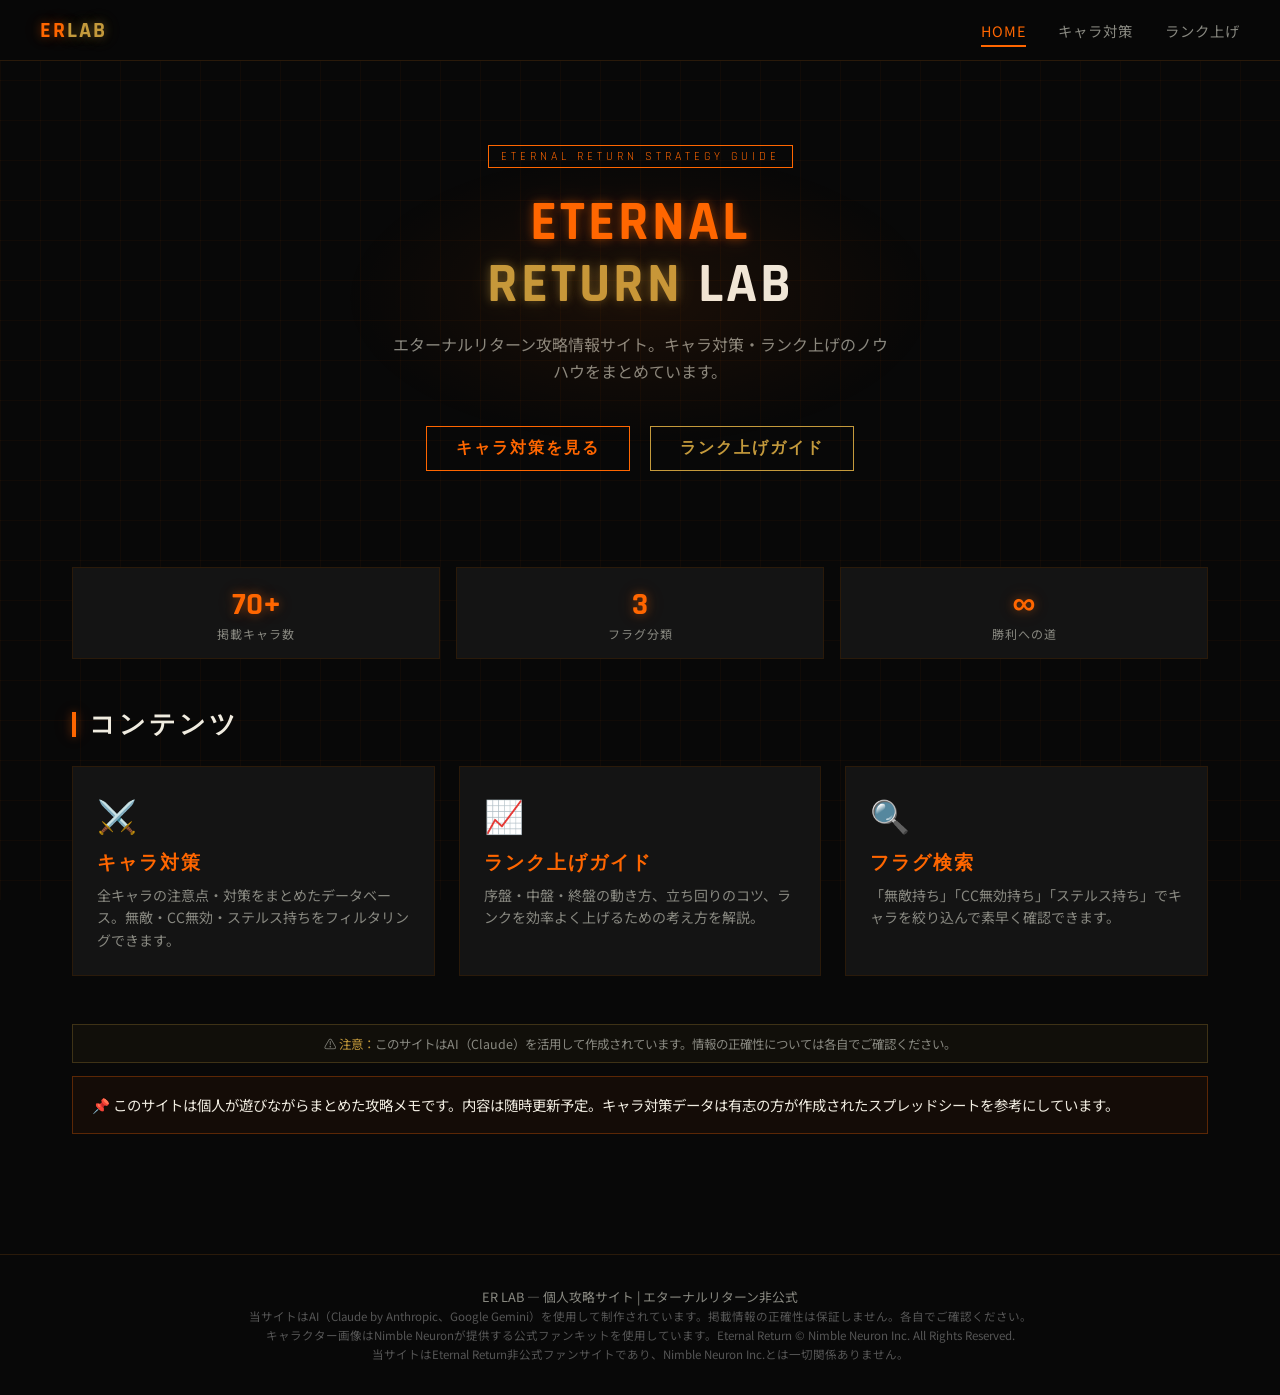
==== index.html @ a27594ed "Initial commit: ERラボ プロジェクト初期状態" ====
<!DOCTYPE html>
<html lang="ja">
<head>
  <meta charset="UTF-8">
  <meta name="viewport" content="width=device-width, initial-scale=1.0">
  <title>ER LAB — エターナルリターン攻略</title>
  <link rel="preconnect" href="https://fonts.googleapis.com">
  <link rel="preconnect" href="https://fonts.gstatic.com" crossorigin>
  <link href="https://fonts.googleapis.com/css2?family=Rajdhani:wght@400;600;700&family=Noto+Sans+JP:wght@400;700&display=swap" rel="stylesheet">
  <link rel="stylesheet" href="css/style.css">
</head>
<body>

<nav>
  <div class="nav-inner">
    <a href="index.html" class="nav-logo">ER<span>LAB</span></a>
    <ul class="nav-links">
      <li><a href="index.html" class="active">HOME</a></li>
      <li><a href="characters.html">キャラ対策</a></li>
      <li><a href="rank-guide.html">ランク上げ</a></li>
    </ul>
  </div>
</nav>

<div class="hero">
  <div class="hero-tag">ETERNAL RETURN STRATEGY GUIDE</div>
  <h1>
    <span class="main">ETERNAL</span><br>
    <span class="gold">RETURN</span> LAB
  </h1>
  <p>エターナルリターン攻略情報サイト。キャラ対策・ランク上げのノウハウをまとめています。</p>
  <a href="characters.html" class="btn btn-primary">キャラ対策を見る</a>
  <a href="rank-guide.html" class="btn btn-secondary">ランク上げガイド</a>
</div>

<main>
  <div class="stats-row">
    <div class="stat-box">
      <div class="stat-num">70+</div>
      <div class="stat-label">掲載キャラ数</div>
    </div>
    <div class="stat-box">
      <div class="stat-num">3</div>
      <div class="stat-label">フラグ分類</div>
    </div>
    <div class="stat-box">
      <div class="stat-num">∞</div>
      <div class="stat-label">勝利への道</div>
    </div>
  </div>

  <h2 class="section-title">コンテンツ</h2>
  <div class="cards-grid">
    <a href="characters.html" class="card">
      <div class="card-icon">⚔️</div>
      <h3>キャラ対策</h3>
      <p>全キャラの注意点・対策をまとめたデータベース。無敵・CC無効・ステルス持ちをフィルタリングできます。</p>
    </a>
    <a href="rank-guide.html" class="card">
      <div class="card-icon">📈</div>
      <h3>ランク上げガイド</h3>
      <p>序盤・中盤・終盤の動き方、立ち回りのコツ、ランクを効率よく上げるための考え方を解説。</p>
    </a>
    <a href="characters.html" class="card">
      <div class="card-icon">🔍</div>
      <h3>フラグ検索</h3>
      <p>「無敵持ち」「CC無効持ち」「ステルス持ち」でキャラを絞り込んで素早く確認できます。</p>
    </a>
  </div>

  <div class="ai-notice">
    ⚠️ <span>注意：</span>このサイトはAI（Claude）を活用して作成されています。情報の正確性については各自でご確認ください。
  </div>

  <div class="highlight-box">
    📌 このサイトは個人が遊びながらまとめた攻略メモです。内容は随時更新予定。キャラ対策データは有志の方が作成されたスプレッドシートを参考にしています。
  </div>
</main>

<footer>
  ER LAB — 個人攻略サイト | エターナルリターン非公式<br>
  <small style="font-size:0.72rem; color:#555;">
    当サイトはAI（Claude by Anthropic、Google Gemini）を使用して制作されています。掲載情報の正確性は保証しません。各自でご確認ください。<br>
    キャラクター画像はNimble Neuronが提供する公式ファンキットを使用しています。Eternal Return &copy; Nimble Neuron Inc. All Rights Reserved.<br>
    当サイトはEternal Return非公式ファンサイトであり、Nimble Neuron Inc.とは一切関係ありません。
  </small>
</footer>

</body>
</html>
---- css/style.css ----
:root {
  --bg-primary: #080808;
  --bg-secondary: #111111;
  --bg-card: #141414;
  --accent-main: #ff6600;
  --accent-red: #cc2200;
  --accent-gold: #c49a3c;
  --accent-orange: #ff8800;
  --text-primary: #f0ece0;
  --text-secondary: #888880;
  --border-color: #2a1a0a;
  --glow-main: 0 0 10px #ff660066, 0 0 20px #ff660033;
  --glow-red: 0 0 10px #cc220066, 0 0 20px #cc220033;
  --glow-gold: 0 0 10px #c49a3c66, 0 0 20px #c49a3c33;
}

* {
  margin: 0;
  padding: 0;
  box-sizing: border-box;
}

body {
  background-color: var(--bg-primary);
  color: var(--text-primary);
  font-family: 'Noto Sans JP', sans-serif;
  min-height: 100vh;
  overflow-x: hidden;
}

/* ===== BACKGROUND GRID ===== */
body::before {
  content: '';
  position: fixed;
  top: 0; left: 0;
  width: 100%; height: 100%;
  background-image:
    linear-gradient(rgba(255, 102, 0, 0.04) 1px, transparent 1px),
    linear-gradient(90deg, rgba(255, 102, 0, 0.04) 1px, transparent 1px);
  background-size: 40px 40px;
  pointer-events: none;
  z-index: 0;
}

/* ===== NAVBAR ===== */
nav {
  position: sticky;
  top: 0;
  z-index: 100;
  background: rgba(8, 8, 8, 0.97);
  border-bottom: 1px solid #2a1a0a;
  backdrop-filter: blur(10px);
  padding: 0 2rem;
}

.nav-inner {
  max-width: 1200px;
  margin: 0 auto;
  display: flex;
  align-items: center;
  justify-content: space-between;
  height: 60px;
}

.nav-logo {
  font-family: 'Rajdhani', sans-serif;
  font-size: 1.4rem;
  font-weight: 700;
  color: var(--accent-main);
  text-decoration: none;
  text-shadow: var(--glow-main);
  letter-spacing: 2px;
}

.nav-logo span {
  color: var(--accent-gold);
  text-shadow: var(--glow-gold);
}

.nav-links {
  display: flex;
  gap: 2rem;
  list-style: none;
}

.nav-links a {
  color: var(--text-secondary);
  text-decoration: none;
  font-size: 0.9rem;
  letter-spacing: 1px;
  padding: 4px 0;
  border-bottom: 2px solid transparent;
  transition: all 0.2s;
}

.nav-links a:hover,
.nav-links a.active {
  color: var(--accent-main);
  border-bottom-color: var(--accent-main);
}

/* ===== MAIN WRAPPER ===== */
main {
  position: relative;
  z-index: 1;
  max-width: 1200px;
  margin: 0 auto;
  padding: 2rem;
}

/* ===== HERO ===== */
.hero {
  text-align: center;
  padding: 5rem 2rem 4rem;
  position: relative;
}

.hero::before {
  content: '';
  position: absolute;
  top: 50%;
  left: 50%;
  transform: translate(-50%, -50%);
  width: 600px;
  height: 300px;
  background: radial-gradient(ellipse, rgba(255, 102, 0, 0.08) 0%, transparent 70%);
  pointer-events: none;
}

.hero-tag {
  display: inline-block;
  font-family: 'Rajdhani', sans-serif;
  font-size: 0.75rem;
  letter-spacing: 4px;
  color: var(--accent-main);
  border: 1px solid var(--accent-main);
  padding: 3px 12px;
  margin-bottom: 1.5rem;
  text-transform: uppercase;
}

.hero h1 {
  font-family: 'Rajdhani', sans-serif;
  font-size: clamp(2rem, 5vw, 3.5rem);
  font-weight: 700;
  line-height: 1.1;
  margin-bottom: 1rem;
  letter-spacing: 3px;
}

.hero h1 .main { color: var(--accent-main); text-shadow: var(--glow-main); }
.hero h1 .gold { color: var(--accent-gold); text-shadow: var(--glow-gold); }

.hero p {
  color: var(--text-secondary);
  font-size: 1rem;
  max-width: 500px;
  margin: 0 auto 2.5rem;
  line-height: 1.7;
}

/* ===== BUTTONS ===== */
.btn {
  display: inline-block;
  padding: 0.7rem 1.8rem;
  font-family: 'Rajdhani', sans-serif;
  font-size: 1rem;
  font-weight: 600;
  letter-spacing: 2px;
  text-decoration: none;
  text-transform: uppercase;
  transition: all 0.2s;
  cursor: pointer;
  border: none;
}

.btn-primary {
  background: transparent;
  color: var(--accent-main);
  border: 1px solid var(--accent-main);
}

.btn-primary:hover {
  background: rgba(255, 102, 0, 0.12);
  box-shadow: var(--glow-main);
}

.btn-secondary {
  background: transparent;
  color: var(--accent-gold);
  border: 1px solid var(--accent-gold);
  margin-left: 1rem;
}

.btn-secondary:hover {
  background: rgba(196, 154, 60, 0.12);
  box-shadow: var(--glow-gold);
}

/* ===== SECTION TITLE ===== */
.section-title {
  font-family: 'Rajdhani', sans-serif;
  font-size: 1.6rem;
  font-weight: 700;
  letter-spacing: 3px;
  color: var(--text-primary);
  margin-bottom: 1.5rem;
  display: flex;
  align-items: center;
  gap: 0.8rem;
}

.section-title::before {
  content: '';
  display: block;
  width: 4px;
  height: 1.6rem;
  background: var(--accent-main);
  box-shadow: var(--glow-main);
}

/* ===== CARDS (Index) ===== */
.cards-grid {
  display: grid;
  grid-template-columns: repeat(auto-fit, minmax(280px, 1fr));
  gap: 1.5rem;
  margin-bottom: 3rem;
}

.card {
  background: var(--bg-card);
  border: 1px solid var(--border-color);
  padding: 1.5rem;
  text-decoration: none;
  color: inherit;
  transition: all 0.2s;
  position: relative;
  overflow: hidden;
}

.card::before {
  content: '';
  position: absolute;
  top: 0; left: 0;
  width: 100%; height: 2px;
  background: linear-gradient(90deg, var(--accent-main), var(--accent-gold));
  transform: scaleX(0);
  transform-origin: left;
  transition: transform 0.3s;
}

.card:hover {
  border-color: var(--accent-main);
  background: rgba(255, 102, 0, 0.05);
}

.card:hover::before {
  transform: scaleX(1);
}

.card-icon {
  font-size: 2rem;
  margin-bottom: 0.8rem;
}

.card h3 {
  font-family: 'Rajdhani', sans-serif;
  font-size: 1.2rem;
  letter-spacing: 2px;
  color: var(--accent-main);
  margin-bottom: 0.5rem;
}

.card p {
  color: var(--text-secondary);
  font-size: 0.875rem;
  line-height: 1.6;
}

/* ===== CHARACTER PAGE ===== */
.page-header {
  padding: 2.5rem 0 2rem;
  border-bottom: 1px solid var(--border-color);
  margin-bottom: 2rem;
}

.page-header h1 {
  font-family: 'Rajdhani', sans-serif;
  font-size: 2rem;
  letter-spacing: 3px;
  color: var(--accent-main);
  text-shadow: var(--glow-main);
  margin-bottom: 0.5rem;
}

.page-header p {
  color: var(--text-secondary);
  font-size: 0.9rem;
}

/* ===== FILTER BAR ===== */
.filter-bar {
  display: flex;
  gap: 1rem;
  flex-wrap: wrap;
  align-items: center;
  margin-bottom: 1.5rem;
}

.search-box {
  flex: 1;
  min-width: 200px;
  background: var(--bg-card);
  border: 1px solid var(--border-color);
  color: var(--text-primary);
  padding: 0.6rem 1rem;
  font-family: 'Noto Sans JP', sans-serif;
  font-size: 0.9rem;
  outline: none;
  transition: border-color 0.2s;
}

.search-box:focus {
  border-color: var(--accent-main);
}

.search-box::placeholder {
  color: var(--text-secondary);
}

.filter-btn {
  background: transparent;
  border: 1px solid var(--border-color);
  color: var(--text-secondary);
  padding: 0.5rem 1rem;
  font-size: 0.8rem;
  font-family: 'Noto Sans JP', sans-serif;
  cursor: pointer;
  transition: all 0.2s;
  letter-spacing: 1px;
}

.filter-btn:hover,
.filter-btn.active {
  border-color: var(--accent-main);
  color: var(--accent-main);
  background: rgba(255, 102, 0, 0.08);
}

/* ===== CHARACTER CARDS ===== */
.char-grid {
  display: grid;
  grid-template-columns: repeat(auto-fill, minmax(360px, 1fr));
  gap: 1rem;
}

.char-card {
  background: var(--bg-card);
  border: 1px solid var(--border-color);
  transition: all 0.2s;
  cursor: pointer;
  overflow: hidden;
}

.char-card:hover {
  border-color: var(--accent-main);
  background: rgba(255, 102, 0, 0.04);
}

.char-top {
  display: flex;
  align-items: center;
  gap: 0.8rem;
  padding: 0.8rem 1rem;
}

.char-img-wrap {
  width: 56px;
  height: 56px;
  flex-shrink: 0;
  border: 1px solid var(--border-color);
  overflow: hidden;
  background: #1a1a1a;
  display: flex;
  align-items: center;
  justify-content: center;
}

.char-img-wrap img {
  width: 100%;
  height: 100%;
  object-fit: cover;
  object-position: top center;
}

.char-img-placeholder {
  font-size: 1.4rem;
  color: var(--text-secondary);
  user-select: none;
}

.char-info {
  flex: 1;
  min-width: 0;
}

.char-header {
  display: flex;
  align-items: center;
  justify-content: space-between;
  margin-bottom: 0.3rem;
}

.char-name {
  font-family: 'Rajdhani', sans-serif;
  font-size: 1.1rem;
  font-weight: 700;
  letter-spacing: 2px;
  color: var(--accent-main);
}

.char-badges {
  display: flex;
  gap: 0.3rem;
  flex-wrap: wrap;
}

.badge {
  font-size: 0.6rem;
  padding: 2px 5px;
  border: 1px solid;
  letter-spacing: 1px;
  font-family: 'Rajdhani', sans-serif;
  font-weight: 600;
}

.badge-invincible { color: #ff6600; border-color: #ff6600; background: rgba(255,102,0,0.12); }
.badge-cc { color: #cc2200; border-color: #cc2200; background: rgba(204,34,0,0.12); }
.badge-stealth { color: #c49a3c; border-color: #c49a3c; background: rgba(196,154,60,0.12); }

.char-preview {
  font-size: 0.78rem;
  color: var(--text-secondary);
  white-space: nowrap;
  overflow: hidden;
  text-overflow: ellipsis;
}

.char-body {
  display: none;
  padding: 0 1rem 1rem;
  border-top: 1px solid var(--border-color);
  margin-top: 0;
}

.char-card.open .char-body {
  display: block;
  padding-top: 0.8rem;
}

.char-section {
  margin-bottom: 0.8rem;
}

.char-section-label {
  font-size: 0.68rem;
  font-family: 'Rajdhani', sans-serif;
  letter-spacing: 2px;
  color: var(--text-secondary);
  text-transform: uppercase;
  margin-bottom: 0.3rem;
}

.char-section-label.danger { color: var(--accent-orange); }
.char-section-label.counter { color: var(--accent-gold); }
.char-section-label.note { color: var(--accent-red); }

.char-section p {
  font-size: 0.84rem;
  line-height: 1.7;
  color: var(--text-primary);
}

/* ===== RANK PAGE ===== */
.rank-section {
  margin-bottom: 2.5rem;
}

.rank-section h2 {
  font-family: 'Rajdhani', sans-serif;
  font-size: 1.3rem;
  letter-spacing: 2px;
  color: var(--accent-main);
  margin-bottom: 1rem;
  padding-bottom: 0.5rem;
  border-bottom: 1px solid var(--border-color);
}

.tip-list {
  list-style: none;
  display: flex;
  flex-direction: column;
  gap: 0.6rem;
}

.tip-list li {
  background: var(--bg-card);
  border: 1px solid var(--border-color);
  padding: 0.7rem 1rem 0.7rem 1.8rem;
  font-size: 0.875rem;
  line-height: 1.65;
  position: relative;
}

.tip-list li::before {
  content: '▶';
  position: absolute;
  left: 0.7rem;
  color: var(--accent-main);
  font-size: 0.55rem;
  top: 50%;
  transform: translateY(-50%);
}

.highlight-box {
  background: rgba(255, 102, 0, 0.05);
  border: 1px solid rgba(255, 102, 0, 0.3);
  padding: 1rem 1.2rem;
  margin-bottom: 1.5rem;
  font-size: 0.9rem;
  line-height: 1.7;
  color: var(--text-primary);
}

.phase-grid {
  display: grid;
  grid-template-columns: repeat(auto-fit, minmax(240px, 1fr));
  gap: 1rem;
  margin-bottom: 2rem;
}

.phase-card {
  background: var(--bg-card);
  border: 1px solid var(--border-color);
  padding: 1.2rem;
}

.phase-card h3 {
  font-family: 'Rajdhani', sans-serif;
  font-size: 1rem;
  letter-spacing: 2px;
  margin-bottom: 0.8rem;
}

.phase-card.early h3 { color: var(--accent-gold); }
.phase-card.mid h3 { color: var(--accent-main); }
.phase-card.late h3 { color: var(--accent-red); }

.phase-card ul {
  list-style: none;
  font-size: 0.82rem;
  line-height: 1.7;
  color: var(--text-secondary);
}

.phase-card ul li::before {
  content: '— ';
  color: var(--text-secondary);
}

/* ===== STATS BAR ===== */
.stats-row {
  display: grid;
  grid-template-columns: repeat(auto-fit, minmax(150px, 1fr));
  gap: 1rem;
  margin-bottom: 3rem;
}

.stat-box {
  background: var(--bg-card);
  border: 1px solid var(--border-color);
  padding: 1rem;
  text-align: center;
}

.stat-num {
  font-family: 'Rajdhani', sans-serif;
  font-size: 2rem;
  font-weight: 700;
  color: var(--accent-main);
  text-shadow: var(--glow-main);
}

.stat-label {
  font-size: 0.75rem;
  color: var(--text-secondary);
  letter-spacing: 1px;
}

/* ===== AI NOTICE ===== */
.ai-notice {
  background: rgba(196, 154, 60, 0.05);
  border: 1px solid rgba(196, 154, 60, 0.25);
  padding: 0.6rem 1.2rem;
  margin-bottom: 0.8rem;
  font-size: 0.78rem;
  color: var(--text-secondary);
  text-align: center;
}

.ai-notice span {
  color: var(--accent-gold);
}

/* ===== FOOTER ===== */
footer {
  border-top: 1px solid var(--border-color);
  text-align: center;
  padding: 2rem;
  color: var(--text-secondary);
  font-size: 0.8rem;
  margin-top: 4rem;
  position: relative;
  z-index: 1;
}

/* ===== RESPONSIVE ===== */
@media (max-width: 768px) {
  .nav-links { display: none; }
  .char-grid { grid-template-columns: 1fr; }
  .hero { padding: 3rem 1rem 2rem; }
}
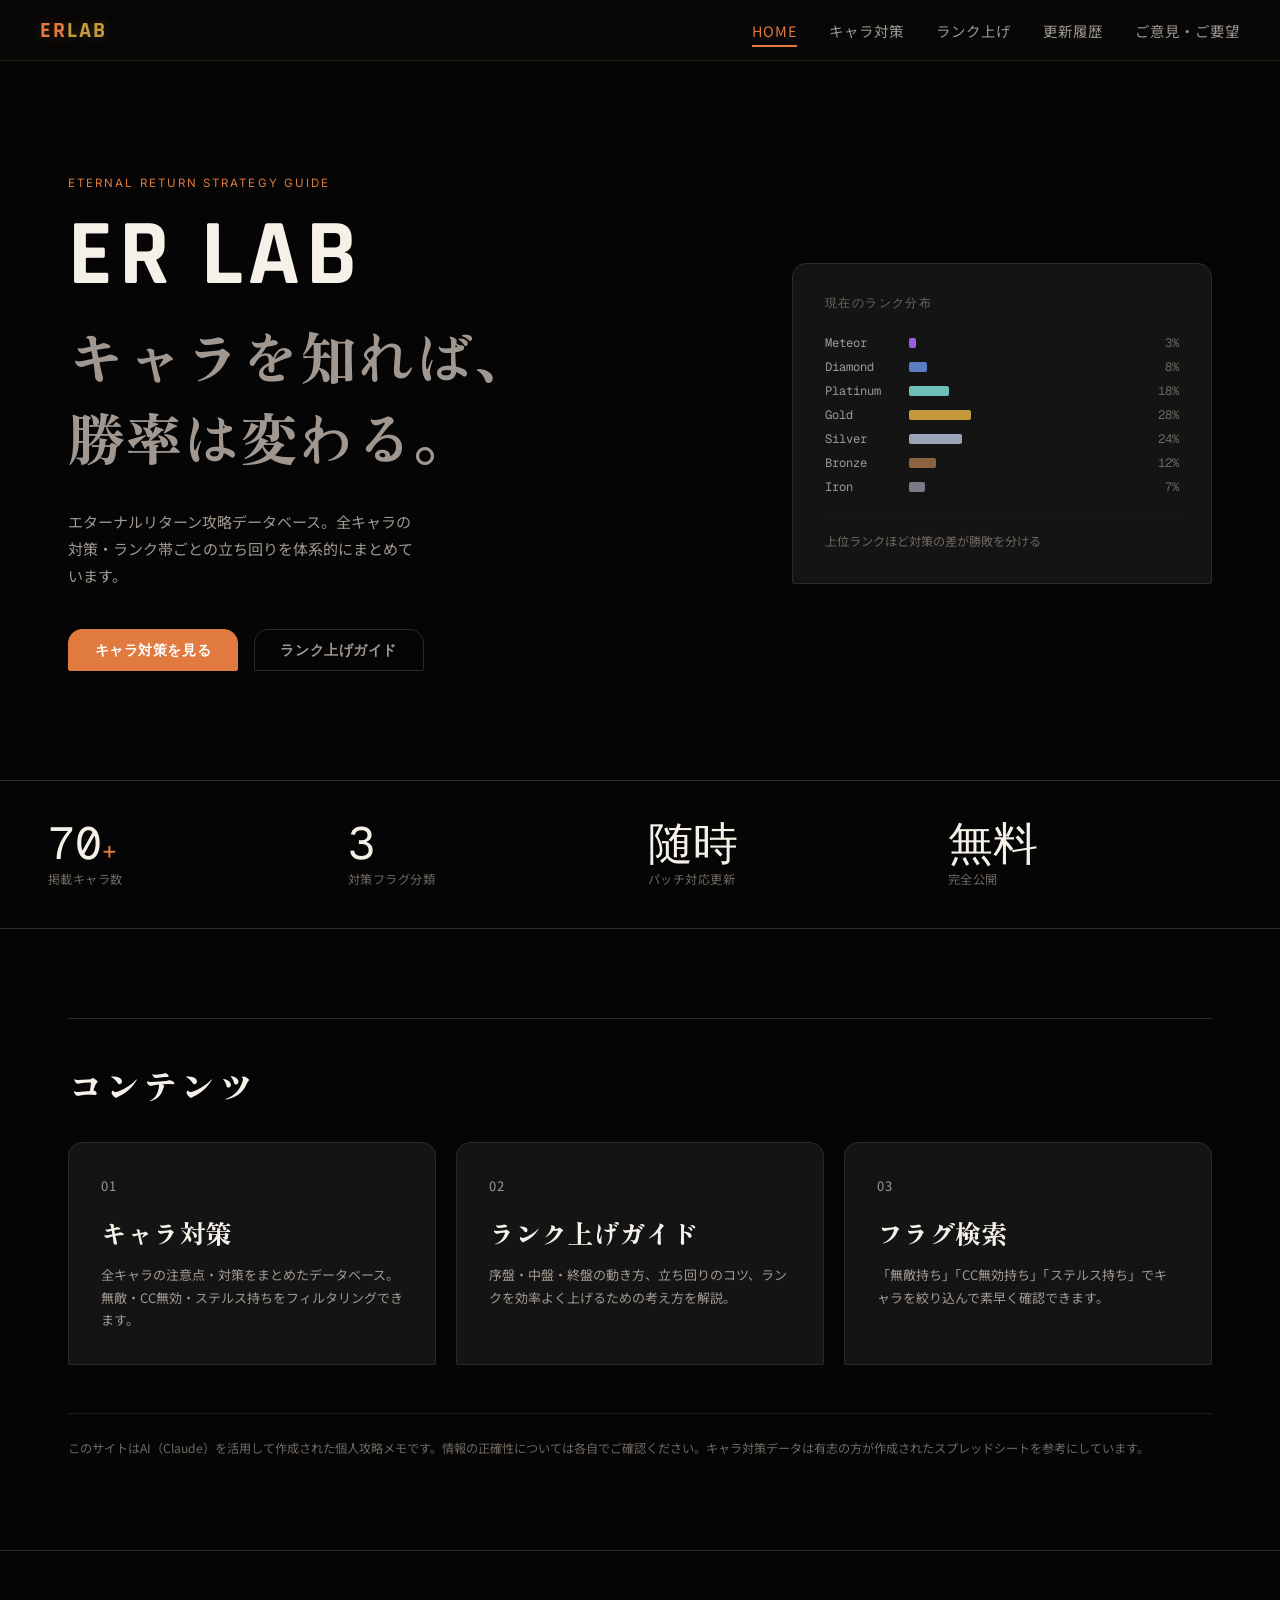
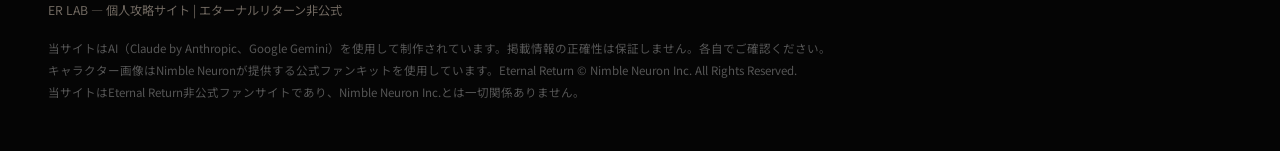
==== commit ff0d49b1: "フィードバック機能追加・ナビ更新・キャラ・マップ画像追加" ====
--- a/index.html
+++ b/index.html
@@ -6,7 +6,9 @@
   <title>ER LAB — エターナルリターン攻略</title>
   <link rel="preconnect" href="https://fonts.googleapis.com">
   <link rel="preconnect" href="https://fonts.gstatic.com" crossorigin>
-  <link href="https://fonts.googleapis.com/css2?family=Rajdhani:wght@400;600;700&family=Noto+Sans+JP:wght@400;700&display=swap" rel="stylesheet">
+  <link href="https://fonts.googleapis.com/css2?family=Rajdhani:wght@400;600;700&family=Noto+Sans+JP:wght@400;500;700&family=Zen+Antique&family=Inter:wght@400;600&display=swap" rel="stylesheet">
+  <link rel="preload" as="style" href="https://fonts.googleapis.com/css2?family=Geist+Mono:wght@400;500;700&display=swap">
+  <link href="https://fonts.googleapis.com/css2?family=Geist+Mono:wght@400;500;700&display=swap" rel="stylesheet">
   <link rel="stylesheet" href="css/style.css">
 </head>
 <body>
@@ -18,62 +20,114 @@
       <li><a href="index.html" class="active">HOME</a></li>
       <li><a href="characters.html">キャラ対策</a></li>
       <li><a href="rank-guide.html">ランク上げ</a></li>
+      <li><a href="changelog.html">更新履歴</a></li>
+      <li><a href="feedback.html">ご意見・ご要望</a></li>
     </ul>
   </div>
 </nav>
 
 <div class="hero">
-  <div class="hero-tag">ETERNAL RETURN STRATEGY GUIDE</div>
-  <h1>
-    <span class="main">ETERNAL</span><br>
-    <span class="gold">RETURN</span> LAB
-  </h1>
-  <p>エターナルリターン攻略情報サイト。キャラ対策・ランク上げのノウハウをまとめています。</p>
-  <a href="characters.html" class="btn btn-primary">キャラ対策を見る</a>
-  <a href="rank-guide.html" class="btn btn-secondary">ランク上げガイド</a>
+  <div class="hero-inner">
+    <div class="hero-copy">
+      <p class="hero-eyebrow">ETERNAL RETURN STRATEGY GUIDE</p>
+      <h1 class="hero-title">
+        <span class="hero-title-en">ER LAB</span>
+        <span class="hero-title-jp">キャラを知れば、<br>勝率は変わる。</span>
+      </h1>
+      <p class="hero-lead">エターナルリターン攻略データベース。全キャラの対策・ランク帯ごとの立ち回りを体系的にまとめています。</p>
+      <div class="hero-cta">
+        <a href="characters.html" class="btn btn-primary">キャラ対策を見る</a>
+        <a href="rank-guide.html" class="btn btn-secondary">ランク上げガイド</a>
+      </div>
+    </div>
+    <div class="hero-viz">
+      <p class="viz-label">現在のランク分布</p>
+      <div class="rank-stack">
+        <div class="rank-bar" data-rank="meteor">
+          <span class="rank-name">Meteor</span>
+          <div class="rank-bar-fill" style="width:3%"></div>
+          <span class="rank-pct">3%</span>
+        </div>
+        <div class="rank-bar" data-rank="diamond">
+          <span class="rank-name">Diamond</span>
+          <div class="rank-bar-fill" style="width:8%"></div>
+          <span class="rank-pct">8%</span>
+        </div>
+        <div class="rank-bar" data-rank="platinum">
+          <span class="rank-name">Platinum</span>
+          <div class="rank-bar-fill" style="width:18%"></div>
+          <span class="rank-pct">18%</span>
+        </div>
+        <div class="rank-bar" data-rank="gold">
+          <span class="rank-name">Gold</span>
+          <div class="rank-bar-fill" style="width:28%"></div>
+          <span class="rank-pct">28%</span>
+        </div>
+        <div class="rank-bar" data-rank="silver">
+          <span class="rank-name">Silver</span>
+          <div class="rank-bar-fill" style="width:24%"></div>
+          <span class="rank-pct">24%</span>
+        </div>
+        <div class="rank-bar" data-rank="bronze">
+          <span class="rank-name">Bronze</span>
+          <div class="rank-bar-fill" style="width:12%"></div>
+          <span class="rank-pct">12%</span>
+        </div>
+        <div class="rank-bar" data-rank="iron">
+          <span class="rank-name">Iron</span>
+          <div class="rank-bar-fill" style="width:7%"></div>
+          <span class="rank-pct">7%</span>
+        </div>
+      </div>
+      <p class="viz-note">上位ランクほど対策の差が勝敗を分ける</p>
+    </div>
+  </div>
+</div>
+
+<div class="data-strip">
+  <div class="data-strip-inner">
+    <div class="data-item">
+      <span class="data-num">70<span class="data-unit">+</span></span>
+      <span class="data-label">掲載キャラ数</span>
+    </div>
+    <div class="data-item">
+      <span class="data-num">3</span>
+      <span class="data-label">対策フラグ分類</span>
+    </div>
+    <div class="data-item">
+      <span class="data-num">随時</span>
+      <span class="data-label">パッチ対応更新</span>
+    </div>
+    <div class="data-item">
+      <span class="data-num">無料</span>
+      <span class="data-label">完全公開</span>
+    </div>
+  </div>
 </div>
 
 <main>
-  <div class="stats-row">
-    <div class="stat-box">
-      <div class="stat-num">70+</div>
-      <div class="stat-label">掲載キャラ数</div>
-    </div>
-    <div class="stat-box">
-      <div class="stat-num">3</div>
-      <div class="stat-label">フラグ分類</div>
-    </div>
-    <div class="stat-box">
-      <div class="stat-num">∞</div>
-      <div class="stat-label">勝利への道</div>
-    </div>
-  </div>
-
+  <div class="section-rule"></div>
   <h2 class="section-title">コンテンツ</h2>
   <div class="cards-grid">
     <a href="characters.html" class="card">
-      <div class="card-icon">⚔️</div>
+      <p class="card-num">01</p>
       <h3>キャラ対策</h3>
       <p>全キャラの注意点・対策をまとめたデータベース。無敵・CC無効・ステルス持ちをフィルタリングできます。</p>
     </a>
     <a href="rank-guide.html" class="card">
-      <div class="card-icon">📈</div>
+      <p class="card-num">02</p>
       <h3>ランク上げガイド</h3>
       <p>序盤・中盤・終盤の動き方、立ち回りのコツ、ランクを効率よく上げるための考え方を解説。</p>
     </a>
     <a href="characters.html" class="card">
-      <div class="card-icon">🔍</div>
+      <p class="card-num">03</p>
       <h3>フラグ検索</h3>
       <p>「無敵持ち」「CC無効持ち」「ステルス持ち」でキャラを絞り込んで素早く確認できます。</p>
     </a>
   </div>
 
-  <div class="ai-notice">
-    ⚠️ <span>注意：</span>このサイトはAI（Claude）を活用して作成されています。情報の正確性については各自でご確認ください。
-  </div>
-
-  <div class="highlight-box">
-    📌 このサイトは個人が遊びながらまとめた攻略メモです。内容は随時更新予定。キャラ対策データは有志の方が作成されたスプレッドシートを参考にしています。
+  <div class="site-note">
+    このサイトはAI（Claude）を活用して作成された個人攻略メモです。情報の正確性については各自でご確認ください。キャラ対策データは有志の方が作成されたスプレッドシートを参考にしています。
   </div>
 </main>
 
--- a/css/style.css
+++ b/css/style.css
@@ -1,17 +1,110 @@
 :root {
-  --bg-primary: #080808;
-  --bg-secondary: #111111;
-  --bg-card: #141414;
-  --accent-main: #ff6600;
-  --accent-red: #cc2200;
-  --accent-gold: #c49a3c;
-  --accent-orange: #ff8800;
-  --text-primary: #f0ece0;
-  --text-secondary: #888880;
-  --border-color: #2a1a0a;
-  --glow-main: 0 0 10px #ff660066, 0 0 20px #ff660033;
-  --glow-red: 0 0 10px #cc220066, 0 0 20px #cc220033;
-  --glow-gold: 0 0 10px #c49a3c66, 0 0 20px #c49a3c33;
+  /* === Void（深い黒 — 背景） === */
+  --void-950: #050505;
+  --void-900: #0a0a0a;
+  --void-800: #141414;
+  --void-700: #1e1e1e;
+  --void-600: #2a2a2a;
+
+  /* === Ash（テキスト — 煙色） === */
+  --ash-50:  #f5f0e8;
+  --ash-100: #e8e2d8;
+  --ash-300: #a09890;
+  --ash-500: #706860;
+
+  /* === Ember（強調 — 1セクション1点のみ） === */
+  --ember-400: #f09a6a;
+  --ember-500: #e07a3e;
+  --ember-600: #c75b2c;
+
+  /* === Gold（ランク・レア度表示専用） === */
+  --gold-400: #d4a843;
+  --gold-500: #c49a3c;
+  --gold-600: #a07d2e;
+
+  /* === Rank（ランク分類専用 — 装飾使用禁止） === */
+  --rank-iron:     #7a7a8a;
+  --rank-bronze:   #8b6340;
+  --rank-silver:   #9aa4b8;
+  --rank-gold:     #c49a3c;
+  --rank-platinum: #6dbfb8;
+  --rank-diamond:  #5b7cc4;
+  --rank-meteor:   #9b5de5;
+
+  /* === セマンティックエイリアス === */
+  --bg:              var(--void-950);
+  --bg-surface:      var(--void-900);
+  --bg-card:         var(--void-800);
+  --bg-raised:       var(--void-700);
+  --text:            var(--ash-50);
+  --text-secondary:  var(--ash-300);
+  --text-muted:      var(--ash-500);
+  --border:          var(--void-600);
+  --border-subtle:   #1a1a1a;
+  --accent:          var(--ember-500);
+  --accent-hover:    var(--ember-400);
+  --accent-gold:     var(--gold-500);
+
+  /* === Typography === */
+  --font-display:     'Rajdhani', sans-serif;
+  --font-headline-jp: 'Zen Antique', serif;
+  --font-jp:          'Noto Sans JP', sans-serif;
+  --font-sans:        'Inter', sans-serif;
+  --font-mono:        'Geist Mono', monospace;
+
+  /* === Spacing（4pxグリッド） === */
+  --s-1: 4px;  --s-2: 8px;   --s-3: 12px;  --s-4: 16px;
+  --s-5: 20px; --s-6: 24px;  --s-8: 32px;  --s-10: 40px;
+  --s-12: 48px; --s-16: 64px; --s-20: 80px; --s-24: 96px;
+
+  /* === Section rhythm === */
+  --section-hero: clamp(80px, 9vw, 128px);
+  --section-xl:   clamp(72px, 8.5vw, 120px);
+  --section-lg:   clamp(64px, 7vw, 100px);
+  --section-md:   clamp(48px, 5.5vw, 80px);
+
+  /* === Container === */
+  --container-max:     1240px;
+  --container-px:      clamp(20px, 4vw, 48px);
+
+  /* === Radius（Stratum corners — 上だけ丸がsignature） === */
+  --r-sm:      4px;
+  --r-md:      8px;
+  --r-stratum: 14px 14px 2px 2px;
+  --r-pill:    999px;
+
+  /* === Shadow（冷色のみ） === */
+  --shadow-card:  0 1px 2px rgba(0,0,0,0.5), 0 8px 24px rgba(0,0,0,0.35);
+  --shadow-ember: 0 12px 32px rgba(224, 122, 62, 0.18);
+
+  /* === Motion === */
+  --ease-out:     cubic-bezier(0.22, 1, 0.36, 1);
+  --ease-stratum: cubic-bezier(0.16, 1.0, 0.3, 1);
+  --dur-fast: 180ms;
+  --dur-norm: 360ms;
+
+  /* === Typography Scale === */
+  --text-eyebrow:  clamp(0.6875rem, 0.9vw, 0.8125rem);
+  --text-meta:     clamp(0.75rem, 0.95vw, 0.875rem);
+  --text-body-sm:  clamp(0.8125rem, 0.95vw, 0.9375rem);
+  --text-body:     clamp(0.9375rem, 1.05vw, 1.0625rem);
+  --text-h3:       clamp(1.2rem, 1.8vw + 0.2rem, 1.7rem);
+  --text-h2:       clamp(1.6rem, 2.4vw + 0.3rem, 2.4rem);
+  --text-section:  clamp(2.2rem, 4vw + 0.4rem, 4rem);
+  --text-display:  clamp(3.2rem, 6vw + 1rem, 7rem);
+  --text-stat:     clamp(2rem, 3.5vw, 3rem);
+
+  /* 後方互換エイリアス（既存コードへの影響を最小化） */
+  --bg-primary:    var(--bg);
+  --bg-secondary:  var(--bg-surface);
+  --text-primary:  var(--text);
+  --border-color:  var(--border);
+  --accent-main:   var(--accent);
+  --accent-red:    #cc2200;
+  --accent-orange: var(--ember-400);
+  --glow-main:     0 0 16px rgba(224,122,62,0.3);
+  --glow-red:      0 0 10px rgba(204,34,0,0.4);
+  --glow-gold:     0 0 12px rgba(196,154,60,0.25);
 }
 
 * {
@@ -28,19 +121,6 @@
   overflow-x: hidden;
 }
 
-/* ===== BACKGROUND GRID ===== */
-body::before {
-  content: '';
-  position: fixed;
-  top: 0; left: 0;
-  width: 100%; height: 100%;
-  background-image:
-    linear-gradient(rgba(255, 102, 0, 0.04) 1px, transparent 1px),
-    linear-gradient(90deg, rgba(255, 102, 0, 0.04) 1px, transparent 1px);
-  background-size: 40px 40px;
-  pointer-events: none;
-  z-index: 0;
-}
 
 /* ===== NAVBAR ===== */
 nav {
@@ -103,199 +183,346 @@
 main {
   position: relative;
   z-index: 1;
-  max-width: 1200px;
+  max-width: var(--container-max);
   margin: 0 auto;
-  padding: 2rem;
+  padding: var(--section-lg) var(--container-px);
 }
 
 /* ===== HERO ===== */
 .hero {
-  text-align: center;
-  padding: 5rem 2rem 4rem;
-  position: relative;
-}
-
-.hero::before {
-  content: '';
-  position: absolute;
-  top: 50%;
-  left: 50%;
-  transform: translate(-50%, -50%);
-  width: 600px;
-  height: 300px;
-  background: radial-gradient(ellipse, rgba(255, 102, 0, 0.08) 0%, transparent 70%);
-  pointer-events: none;
-}
-
-.hero-tag {
-  display: inline-block;
-  font-family: 'Rajdhani', sans-serif;
-  font-size: 0.75rem;
-  letter-spacing: 4px;
-  color: var(--accent-main);
-  border: 1px solid var(--accent-main);
-  padding: 3px 12px;
-  margin-bottom: 1.5rem;
+  padding: var(--section-hero) var(--container-px) var(--section-xl);
+  max-width: var(--container-max);
+  margin: 0 auto;
+}
+
+.hero-inner {
+  display: grid;
+  grid-template-columns: 1fr 420px;
+  gap: 4rem;
+  align-items: center;
+}
+
+/* --- copy side --- */
+.hero-eyebrow {
+  font-family: var(--font-sans);
+  font-size: var(--text-eyebrow);
+  letter-spacing: 0.18em;
+  color: var(--ember-500);
   text-transform: uppercase;
-}
-
-.hero h1 {
-  font-family: 'Rajdhani', sans-serif;
-  font-size: clamp(2rem, 5vw, 3.5rem);
+  margin-bottom: var(--s-5);
+}
+
+.hero-title {
+  margin-bottom: var(--s-8);
+  line-height: 1;
+}
+
+.hero-title-en {
+  display: block;
+  font-family: var(--font-display);
+  font-size: var(--text-display);
   font-weight: 700;
-  line-height: 1.1;
-  margin-bottom: 1rem;
-  letter-spacing: 3px;
-}
-
-.hero h1 .main { color: var(--accent-main); text-shadow: var(--glow-main); }
-.hero h1 .gold { color: var(--accent-gold); text-shadow: var(--glow-gold); }
-
-.hero p {
-  color: var(--text-secondary);
-  font-size: 1rem;
-  max-width: 500px;
-  margin: 0 auto 2.5rem;
-  line-height: 1.7;
+  letter-spacing: 0.06em;
+  color: var(--text);
+  line-height: 1;
+  margin-bottom: var(--s-3);
+}
+
+.hero-title-jp {
+  display: block;
+  font-family: var(--font-headline-jp);
+  font-size: var(--text-section);
+  color: var(--ash-300);
+  line-height: 1.4;
+  font-weight: 400;
+}
+
+.hero-lead {
+  font-family: var(--font-jp);
+  font-size: var(--text-body);
+  color: var(--text-secondary);
+  line-height: 1.8;
+  max-width: 44ch;
+  margin-bottom: var(--s-10);
+}
+
+.hero-cta {
+  display: flex;
+  gap: var(--s-4);
+  flex-wrap: wrap;
+}
+
+/* --- viz side --- */
+.hero-viz {
+  background: var(--bg-card);
+  border: 1px solid var(--border);
+  border-radius: var(--r-stratum);
+  padding: var(--s-8);
+}
+
+.viz-label {
+  font-family: var(--font-sans);
+  font-size: var(--text-eyebrow);
+  letter-spacing: 0.12em;
+  color: var(--text-muted);
+  text-transform: uppercase;
+  margin-bottom: var(--s-6);
+}
+
+.rank-stack {
+  display: flex;
+  flex-direction: column;
+  gap: var(--s-2);
+  margin-bottom: var(--s-5);
+}
+
+.rank-bar {
+  display: grid;
+  grid-template-columns: 72px 1fr 36px;
+  align-items: center;
+  gap: var(--s-3);
+}
+
+.rank-name {
+  font-family: var(--font-mono);
+  font-size: var(--text-meta);
+  color: var(--text-secondary);
+}
+
+.rank-bar-fill {
+  height: 10px;
+  border-radius: 2px;
+  min-width: 4px;
+  transition: width var(--dur-norm) var(--ease-stratum);
+}
+
+.rank-bar[data-rank="meteor"]   .rank-bar-fill { background: var(--rank-meteor); }
+.rank-bar[data-rank="diamond"]  .rank-bar-fill { background: var(--rank-diamond); }
+.rank-bar[data-rank="platinum"] .rank-bar-fill { background: var(--rank-platinum); }
+.rank-bar[data-rank="gold"]     .rank-bar-fill { background: var(--rank-gold); }
+.rank-bar[data-rank="silver"]   .rank-bar-fill { background: var(--rank-silver); }
+.rank-bar[data-rank="bronze"]   .rank-bar-fill { background: var(--rank-bronze); }
+.rank-bar[data-rank="iron"]     .rank-bar-fill { background: var(--rank-iron); }
+
+.rank-pct {
+  font-family: var(--font-mono);
+  font-size: var(--text-meta);
+  color: var(--text-muted);
+  text-align: right;
+}
+
+.viz-note {
+  font-family: var(--font-jp);
+  font-size: var(--text-meta);
+  color: var(--text-muted);
+  line-height: 1.6;
+  border-top: 1px solid var(--border-subtle);
+  padding-top: var(--s-4);
+}
+
+/* ===== DATA STRIP ===== */
+.data-strip {
+  border-top: 1px solid var(--border);
+  border-bottom: 1px solid var(--border);
+  padding: var(--s-6) var(--container-px);
+}
+
+.data-strip-inner {
+  max-width: var(--container-max);
+  margin: 0 auto;
+  display: grid;
+  grid-template-columns: repeat(4, 1fr);
+  gap: var(--s-4);
+}
+
+.data-item {
+  display: flex;
+  flex-direction: column;
+  gap: var(--s-1);
+  padding: var(--s-4) 0;
+}
+
+.data-num {
+  font-family: var(--font-mono);
+  font-size: var(--text-stat);
+  color: var(--text);
+  line-height: 1;
+}
+
+.data-unit {
+  font-size: 0.55em;
+  color: var(--ember-500);
+}
+
+.data-label {
+  font-family: var(--font-jp);
+  font-size: var(--text-meta);
+  color: var(--text-muted);
+  letter-spacing: 0.04em;
 }
 
 /* ===== BUTTONS ===== */
 .btn {
   display: inline-block;
-  padding: 0.7rem 1.8rem;
-  font-family: 'Rajdhani', sans-serif;
-  font-size: 1rem;
+  padding: 0.65rem 1.6rem;
+  font-family: var(--font-sans);
+  font-size: 0.9rem;
   font-weight: 600;
-  letter-spacing: 2px;
+  letter-spacing: 0.04em;
   text-decoration: none;
-  text-transform: uppercase;
-  transition: all 0.2s;
+  border-radius: var(--r-stratum);
+  transition: background var(--dur-fast) var(--ease-out),
+              box-shadow var(--dur-fast) var(--ease-out);
   cursor: pointer;
-  border: none;
+  border: 1px solid transparent;
 }
 
 .btn-primary {
-  background: transparent;
-  color: var(--accent-main);
-  border: 1px solid var(--accent-main);
+  background: var(--ember-500);
+  color: #fff;
+  border-color: var(--ember-500);
 }
 
 .btn-primary:hover {
-  background: rgba(255, 102, 0, 0.12);
-  box-shadow: var(--glow-main);
+  background: var(--ember-400);
+  box-shadow: var(--shadow-ember);
 }
 
 .btn-secondary {
   background: transparent;
-  color: var(--accent-gold);
-  border: 1px solid var(--accent-gold);
-  margin-left: 1rem;
+  color: var(--text-secondary);
+  border-color: var(--border);
 }
 
 .btn-secondary:hover {
-  background: rgba(196, 154, 60, 0.12);
-  box-shadow: var(--glow-gold);
-}
-
-/* ===== SECTION TITLE ===== */
+  border-color: var(--text-secondary);
+  color: var(--text);
+}
+
+/* ===== SECTION RULE + TITLE ===== */
+.section-rule {
+  height: 1px;
+  background: var(--border);
+  margin-bottom: var(--s-10);
+}
+
 .section-title {
-  font-family: 'Rajdhani', sans-serif;
-  font-size: 1.6rem;
-  font-weight: 700;
-  letter-spacing: 3px;
-  color: var(--text-primary);
-  margin-bottom: 1.5rem;
-  display: flex;
-  align-items: center;
-  gap: 0.8rem;
-}
-
-.section-title::before {
-  content: '';
-  display: block;
-  width: 4px;
-  height: 1.6rem;
-  background: var(--accent-main);
-  box-shadow: var(--glow-main);
+  font-family: var(--font-headline-jp);
+  font-size: var(--text-h2);
+  font-weight: 400;
+  color: var(--text);
+  margin-bottom: var(--s-8);
+  letter-spacing: 0.04em;
 }
 
 /* ===== CARDS (Index) ===== */
 .cards-grid {
   display: grid;
   grid-template-columns: repeat(auto-fit, minmax(280px, 1fr));
-  gap: 1.5rem;
-  margin-bottom: 3rem;
+  gap: var(--s-5);
+  margin-bottom: var(--s-12);
 }
 
 .card {
   background: var(--bg-card);
-  border: 1px solid var(--border-color);
-  padding: 1.5rem;
+  border: 1px solid var(--border);
+  border-radius: var(--r-stratum);
+  padding: var(--s-8);
   text-decoration: none;
   color: inherit;
-  transition: all 0.2s;
-  position: relative;
-  overflow: hidden;
-}
-
-.card::before {
-  content: '';
-  position: absolute;
-  top: 0; left: 0;
-  width: 100%; height: 2px;
-  background: linear-gradient(90deg, var(--accent-main), var(--accent-gold));
-  transform: scaleX(0);
-  transform-origin: left;
-  transition: transform 0.3s;
+  transition: border-color var(--dur-fast) var(--ease-out),
+              background var(--dur-fast) var(--ease-out);
 }
 
 .card:hover {
-  border-color: var(--accent-main);
-  background: rgba(255, 102, 0, 0.05);
-}
-
-.card:hover::before {
-  transform: scaleX(1);
-}
-
-.card-icon {
-  font-size: 2rem;
-  margin-bottom: 0.8rem;
+  border-color: var(--ember-600);
+  background: var(--bg-raised);
+}
+
+.card-num {
+  font-family: var(--font-mono);
+  font-size: var(--text-eyebrow);
+  color: var(--ember-500);
+  letter-spacing: 0.08em;
+  margin-bottom: var(--s-4);
 }
 
 .card h3 {
-  font-family: 'Rajdhani', sans-serif;
-  font-size: 1.2rem;
-  letter-spacing: 2px;
-  color: var(--accent-main);
-  margin-bottom: 0.5rem;
+  font-family: var(--font-headline-jp);
+  font-size: var(--text-h3);
+  font-weight: 400;
+  color: var(--text);
+  margin-bottom: var(--s-3);
 }
 
 .card p {
-  color: var(--text-secondary);
-  font-size: 0.875rem;
-  line-height: 1.6;
-}
-
-/* ===== CHARACTER PAGE ===== */
+  font-family: var(--font-jp);
+  font-size: var(--text-body-sm);
+  color: var(--text-secondary);
+  line-height: 1.75;
+}
+
+/* ===== SITE NOTE ===== */
+.site-note {
+  font-family: var(--font-jp);
+  font-size: var(--text-meta);
+  color: var(--text-muted);
+  line-height: 1.8;
+  border-top: 1px solid var(--border-subtle);
+  padding-top: var(--s-6);
+  margin-top: var(--s-4);
+}
+
+/* ===== PAGE HEADER ===== */
+.page-eyebrow {
+  font-family: var(--font-sans);
+  font-size: var(--text-eyebrow);
+  letter-spacing: 0.18em;
+  color: var(--ember-500);
+  text-transform: uppercase;
+  margin-bottom: var(--s-3);
+}
+
 .page-header {
-  padding: 2.5rem 0 2rem;
-  border-bottom: 1px solid var(--border-color);
-  margin-bottom: 2rem;
+  padding: var(--section-lg) 0 var(--s-10);
+  border-bottom: 1px solid var(--border);
+  margin-bottom: var(--s-10);
 }
 
 .page-header h1 {
-  font-family: 'Rajdhani', sans-serif;
-  font-size: 2rem;
-  letter-spacing: 3px;
-  color: var(--accent-main);
-  text-shadow: var(--glow-main);
-  margin-bottom: 0.5rem;
-}
-
-.page-header p {
-  color: var(--text-secondary);
-  font-size: 0.9rem;
+  font-family: var(--font-headline-jp);
+  font-size: var(--text-h2);
+  font-weight: 400;
+  color: var(--text);
+  margin-bottom: var(--s-3);
+}
+
+.page-lead {
+  font-family: var(--font-jp);
+  font-size: var(--text-body);
+  color: var(--text-secondary);
+  line-height: 1.8;
+}
+
+.page-header-inline {
+  padding-bottom: var(--s-6);
+  border-bottom: 1px solid var(--border);
+  margin-bottom: var(--s-6);
+}
+
+.page-header-inline h1 {
+  font-family: var(--font-headline-jp);
+  font-size: var(--text-h2);
+  font-weight: 400;
+  color: var(--text);
+  margin-bottom: var(--s-2);
+}
+
+.patch-info {
+  font-family: var(--font-mono);
+  font-size: var(--text-meta);
+  color: var(--text-muted);
+  margin-top: var(--s-2);
 }
 
 /* ===== FILTER BAR ===== */
@@ -483,150 +710,453 @@
 
 /* ===== RANK PAGE ===== */
 .rank-section {
-  margin-bottom: 2.5rem;
+  margin-bottom: var(--s-10);
 }
 
 .rank-section h2 {
-  font-family: 'Rajdhani', sans-serif;
-  font-size: 1.3rem;
-  letter-spacing: 2px;
-  color: var(--accent-main);
-  margin-bottom: 1rem;
-  padding-bottom: 0.5rem;
-  border-bottom: 1px solid var(--border-color);
+  font-family: var(--font-headline-jp);
+  font-size: var(--text-h3);
+  font-weight: 400;
+  color: var(--text);
+  margin-bottom: var(--s-5);
+  padding-bottom: var(--s-3);
+  border-bottom: 1px solid var(--border);
 }
 
 .tip-list {
   list-style: none;
   display: flex;
   flex-direction: column;
-  gap: 0.6rem;
 }
 
 .tip-list li {
-  background: var(--bg-card);
-  border: 1px solid var(--border-color);
-  padding: 0.7rem 1rem 0.7rem 1.8rem;
-  font-size: 0.875rem;
-  line-height: 1.65;
+  font-family: var(--font-jp);
+  font-size: var(--text-body-sm);
+  line-height: 1.75;
+  color: var(--text-secondary);
+  padding: var(--s-4) 0 var(--s-4) var(--s-6);
+  border-bottom: 1px solid var(--border-subtle);
   position: relative;
 }
 
 .tip-list li::before {
-  content: '▶';
+  content: '';
   position: absolute;
-  left: 0.7rem;
-  color: var(--accent-main);
-  font-size: 0.55rem;
+  left: 0;
   top: 50%;
   transform: translateY(-50%);
+  width: 2px;
+  height: 1.2em;
+  background: var(--ember-600);
 }
 
 .highlight-box {
-  background: rgba(255, 102, 0, 0.05);
-  border: 1px solid rgba(255, 102, 0, 0.3);
-  padding: 1rem 1.2rem;
-  margin-bottom: 1.5rem;
-  font-size: 0.9rem;
-  line-height: 1.7;
-  color: var(--text-primary);
+  border-left: 3px solid var(--ember-500);
+  padding: var(--s-5) var(--s-6);
+  margin-bottom: var(--s-8);
+  font-family: var(--font-jp);
+  font-size: var(--text-body);
+  line-height: 1.8;
+  color: var(--text-secondary);
 }
 
 .phase-grid {
   display: grid;
   grid-template-columns: repeat(auto-fit, minmax(240px, 1fr));
-  gap: 1rem;
-  margin-bottom: 2rem;
+  gap: var(--s-4);
+  margin-bottom: var(--s-10);
 }
 
 .phase-card {
   background: var(--bg-card);
-  border: 1px solid var(--border-color);
-  padding: 1.2rem;
+  border: 1px solid var(--border);
+  border-radius: var(--r-stratum);
+  padding: var(--s-6);
 }
 
 .phase-card h3 {
-  font-family: 'Rajdhani', sans-serif;
-  font-size: 1rem;
-  letter-spacing: 2px;
-  margin-bottom: 0.8rem;
-}
-
-.phase-card.early h3 { color: var(--accent-gold); }
-.phase-card.mid h3 { color: var(--accent-main); }
-.phase-card.late h3 { color: var(--accent-red); }
+  font-family: var(--font-headline-jp);
+  font-size: var(--text-h3);
+  font-weight: 400;
+  margin-bottom: var(--s-5);
+  color: var(--text);
+}
+
+.phase-time {
+  font-family: var(--font-mono);
+  font-size: var(--text-meta);
+  color: var(--text-muted);
+  margin-left: var(--s-2);
+}
+
+.phase-card.early { border-top-color: var(--gold-500); }
+.phase-card.mid   { border-top-color: var(--ember-500); }
+.phase-card.late  { border-top-color: #cc2200; }
 
 .phase-card ul {
   list-style: none;
-  font-size: 0.82rem;
-  line-height: 1.7;
-  color: var(--text-secondary);
+  font-family: var(--font-jp);
+  font-size: var(--text-body-sm);
+  line-height: 1.75;
+  color: var(--text-secondary);
+  display: flex;
+  flex-direction: column;
+  gap: var(--s-2);
 }
 
 .phase-card ul li::before {
   content: '— ';
-  color: var(--text-secondary);
-}
-
-/* ===== STATS BAR ===== */
-.stats-row {
+  color: var(--text-muted);
+}
+
+/* ===== WOLF FARM SECTION ===== */
+.wolf-grid {
   display: grid;
-  grid-template-columns: repeat(auto-fit, minmax(150px, 1fr));
-  gap: 1rem;
-  margin-bottom: 3rem;
-}
-
-.stat-box {
+  grid-template-columns: repeat(3, 1fr);
+  gap: var(--s-4);
+  margin-top: var(--s-8);
+}
+
+.wolf-card {
+  border: 1px solid var(--border);
+  border-radius: var(--r-stratum);
+  overflow: hidden;
   background: var(--bg-card);
-  border: 1px solid var(--border-color);
-  padding: 1rem;
+  cursor: pointer;
+  transition: border-color var(--dur-fast) var(--ease-out);
+}
+
+.wolf-card:hover {
+  border-color: var(--ember-600);
+}
+
+.wolf-card img {
+  width: 100%;
+  height: 160px;
+  object-fit: cover;
+  object-position: center;
+  display: block;
+}
+
+/* クリックで拡大表示 */
+.wolf-card.expanded img {
+  height: auto;
+  object-fit: unset;
+}
+
+.wolf-card-label {
+  font-family: var(--font-mono);
+  font-size: 0.68rem;
+  color: var(--text-secondary);
+  padding: var(--s-2) var(--s-3);
+  border-top: 1px solid var(--border);
+  background: var(--bg-raised);
+  line-height: 1.4;
+}
+
+.wolf-note {
+  font-size: var(--text-meta);
+  color: var(--text-muted);
+}
+
+@media (max-width: 900px) {
+  .wolf-grid {
+    grid-template-columns: repeat(2, 1fr);
+  }
+  .wolf-card img {
+    height: 130px;
+  }
+}
+
+@media (max-width: 480px) {
+  .wolf-grid {
+    grid-template-columns: 1fr;
+  }
+  .wolf-card img {
+    height: auto;
+    max-height: 260px;
+  }
+}
+
+/* ===== GAME FLOW TIMELINE ===== */
+.game-flow-section {
+  overflow: hidden;
+}
+
+.flow-scroll-wrap {
+  overflow-x: auto;
+  overflow-y: visible;
+  padding-bottom: var(--s-4);
+  cursor: grab;
+  user-select: none;
+}
+.flow-scroll-wrap:active { cursor: grabbing; }
+.flow-scroll-wrap::-webkit-scrollbar { height: 4px; }
+.flow-scroll-wrap::-webkit-scrollbar-track { background: var(--bg-raised); }
+.flow-scroll-wrap::-webkit-scrollbar-thumb { background: var(--border); border-radius: 2px; }
+
+.flow-track {
+  display: flex;
+  align-items: flex-start;
+  gap: 0;
+  min-width: max-content;
+  padding: var(--s-2) var(--s-2) var(--s-6);
+}
+
+/* Phase block */
+.flow-phase {
+  display: flex;
+  flex-direction: column;
+  gap: var(--s-4);
+  min-width: 280px;
+  max-width: 320px;
+}
+
+.flow-phase-header {
+  font-family: var(--font-display);
+  font-size: 0.7rem;
+  font-weight: 700;
+  letter-spacing: 0.18em;
   text-align: center;
-}
-
-.stat-num {
-  font-family: 'Rajdhani', sans-serif;
-  font-size: 2rem;
+  padding: var(--s-2) var(--s-4);
+  border-radius: 14px 14px 2px 2px;
+}
+.flow-phase.opening .flow-phase-header  { background: var(--ember-600); color: var(--ash-50); }
+.flow-phase.middle  .flow-phase-header  { background: var(--gold-600);  color: var(--ash-50); }
+.flow-phase.endgame .flow-phase-header  { background: #5b6af8;           color: #fff; }
+
+/* Phase connector arrow */
+.flow-arrow {
+  display: flex;
+  align-items: center;
+  padding: 0 var(--s-2);
+  padding-top: 28px;
+  color: var(--text-muted);
+  font-size: 1.2rem;
+  flex-shrink: 0;
+}
+
+/* Node */
+.flow-node {
+  background: var(--bg-card);
+  border: 1px solid var(--border);
+  border-radius: 2px 2px 14px 14px;
+  padding: var(--s-4);
+  position: relative;
+  opacity: 0;
+  transform: translateY(16px);
+  transition: opacity 0.45s var(--ease-out), transform 0.45s var(--ease-out);
+}
+.flow-node.visible {
+  opacity: 1;
+  transform: translateY(0);
+}
+
+.flow-node-time {
+  font-family: var(--font-mono);
+  font-size: var(--text-eyebrow);
+  letter-spacing: 0.1em;
+  color: var(--text-muted);
+  margin-bottom: var(--s-3);
+  text-transform: uppercase;
+}
+.flow-phase.opening .flow-node-time { color: var(--ember-400); }
+.flow-phase.middle  .flow-node-time { color: var(--gold-400); }
+.flow-phase.endgame .flow-node-time { color: #818cf8; }
+
+.flow-node p,
+.flow-node li {
+  font-family: var(--font-jp);
+  font-size: var(--text-body-sm);
+  color: var(--text-secondary);
+  line-height: 1.75;
+}
+.flow-node ul {
+  padding-left: var(--s-4);
+  display: flex;
+  flex-direction: column;
+  gap: var(--s-1);
+}
+
+/* Connector line between nodes */
+.flow-vline {
+  width: 1px;
+  height: 20px;
+  background: var(--border);
+  margin: 0 auto;
+  position: relative;
+  overflow: hidden;
+}
+.flow-vline::after {
+  content: '';
+  position: absolute;
+  top: -100%;
+  left: 0;
+  width: 100%;
+  height: 100%;
+  background: var(--ember-500);
+  transition: top 0.4s var(--ease-out) 0.3s;
+}
+.flow-vline.visible::after { top: 0; }
+
+/* Decision branch */
+.flow-branch-q {
+  font-family: var(--font-jp);
+  font-size: var(--text-body-sm);
   font-weight: 700;
-  color: var(--accent-main);
-  text-shadow: var(--glow-main);
-}
-
-.stat-label {
-  font-size: 0.75rem;
-  color: var(--text-secondary);
-  letter-spacing: 1px;
-}
-
-/* ===== AI NOTICE ===== */
+  color: var(--text);
+  margin-bottom: var(--s-3);
+  padding-bottom: var(--s-3);
+  border-bottom: 1px solid var(--border-subtle);
+}
+
+.flow-branch-row {
+  display: flex;
+  flex-direction: column;
+  gap: var(--s-3);
+}
+
+.flow-branch-card {
+  border-radius: 2px;
+  padding: var(--s-3);
+  border: 1px solid;
+}
+.flow-branch-card.win  { border-color: #4ade80; background: rgba(74,222,128,0.05); }
+.flow-branch-card.lose { border-color: #f87171; background: rgba(248,113,113,0.05); }
+
+.flow-branch-label {
+  font-family: var(--font-sans);
+  font-size: var(--text-eyebrow);
+  font-weight: 700;
+  letter-spacing: 0.1em;
+  margin-bottom: var(--s-2);
+}
+.flow-branch-card.win  .flow-branch-label { color: #4ade80; }
+.flow-branch-card.lose .flow-branch-label { color: #f87171; }
+
+@media (max-width: 768px) {
+  .flow-phase { min-width: 260px; }
+}
+
+/* ===== VLS SECTION ===== */
+.vls-note {
+  font-family: var(--font-jp);
+  font-size: var(--text-body-sm);
+  color: var(--text-muted);
+  line-height: 1.75;
+  margin-bottom: var(--s-6);
+  border-left: 2px solid var(--border);
+  padding-left: var(--s-4);
+}
+
+.vls-cards {
+  display: grid;
+  grid-template-columns: repeat(3, 1fr);
+  gap: var(--s-4);
+}
+
+.vls-card {
+  background: var(--bg-card);
+  border: 1px solid var(--border);
+  border-radius: 14px 14px 2px 2px;
+  padding: var(--s-5);
+  display: flex;
+  flex-direction: column;
+  gap: var(--s-3);
+}
+
+.vls-card-tag {
+  font-family: var(--font-sans);
+  font-size: var(--text-eyebrow);
+  font-weight: 700;
+  letter-spacing: 0.14em;
+  padding: 2px var(--s-3);
+  border-radius: 2px;
+  width: fit-content;
+}
+.vls-card-tag.danger { background: rgba(248,113,113,0.12); color: #f87171; }
+.vls-card-tag.move   { background: rgba(96,165,250,0.12);  color: #60a5fa; }
+.vls-card-tag.hunt   { background: rgba(212,168,67,0.12);  color: var(--gold-400); }
+
+.vls-card-title {
+  font-family: var(--font-jp);
+  font-size: var(--text-body-sm);
+  font-weight: 700;
+  color: var(--text);
+  line-height: 1.5;
+}
+
+.vls-card p {
+  font-family: var(--font-jp);
+  font-size: var(--text-body-sm);
+  color: var(--text-secondary);
+  line-height: 1.8;
+}
+
+@media (max-width: 900px) {
+  .vls-cards { grid-template-columns: 1fr; }
+}
+
+/* ===== AI NOTICE (legacy) ===== */
 .ai-notice {
-  background: rgba(196, 154, 60, 0.05);
-  border: 1px solid rgba(196, 154, 60, 0.25);
-  padding: 0.6rem 1.2rem;
-  margin-bottom: 0.8rem;
-  font-size: 0.78rem;
-  color: var(--text-secondary);
-  text-align: center;
-}
-
-.ai-notice span {
-  color: var(--accent-gold);
-}
+  font-family: var(--font-jp);
+  font-size: var(--text-meta);
+  color: var(--text-muted);
+  line-height: 1.8;
+  border-top: 1px solid var(--border-subtle);
+  padding-top: var(--s-4);
+  margin-bottom: var(--s-6);
+}
+.ai-notice span { color: var(--text-secondary); }
 
 /* ===== FOOTER ===== */
 footer {
-  border-top: 1px solid var(--border-color);
-  text-align: center;
-  padding: 2rem;
-  color: var(--text-secondary);
-  font-size: 0.8rem;
-  margin-top: 4rem;
+  border-top: 1px solid var(--border);
+  padding: var(--s-12) var(--container-px);
+  color: var(--text-muted);
+  font-family: var(--font-jp);
+  font-size: var(--text-meta);
+  line-height: 1.9;
   position: relative;
   z-index: 1;
 }
 
+footer small {
+  display: block;
+  font-size: var(--text-meta);
+  color: var(--ash-500);
+  margin-top: var(--s-4);
+}
+
 /* ===== RESPONSIVE ===== */
+@media (max-width: 900px) {
+  .hero-inner {
+    grid-template-columns: 1fr;
+  }
+  .hero-viz {
+    order: -1;
+  }
+  .data-strip-inner {
+    grid-template-columns: repeat(2, 1fr);
+  }
+}
+
 @media (max-width: 768px) {
   .nav-links { display: none; }
   .char-grid { grid-template-columns: 1fr; }
-  .hero { padding: 3rem 1rem 2rem; }
-}
+  .data-strip-inner { grid-template-columns: repeat(2, 1fr); }
+}
+
+@media (max-width: 480px) {
+  .data-strip-inner { grid-template-columns: 1fr 1fr; }
+  .hero-cta { flex-direction: column; }
+  .btn { text-align: center; }
+}
+
+/* ===== REDUCED MOTION ===== */
+@media (prefers-reduced-motion: reduce) {
+  *, *::before, *::after {
+    transition-duration: 0.01ms !important;
+    animation-duration: 0.01ms !important;
+  }
+}
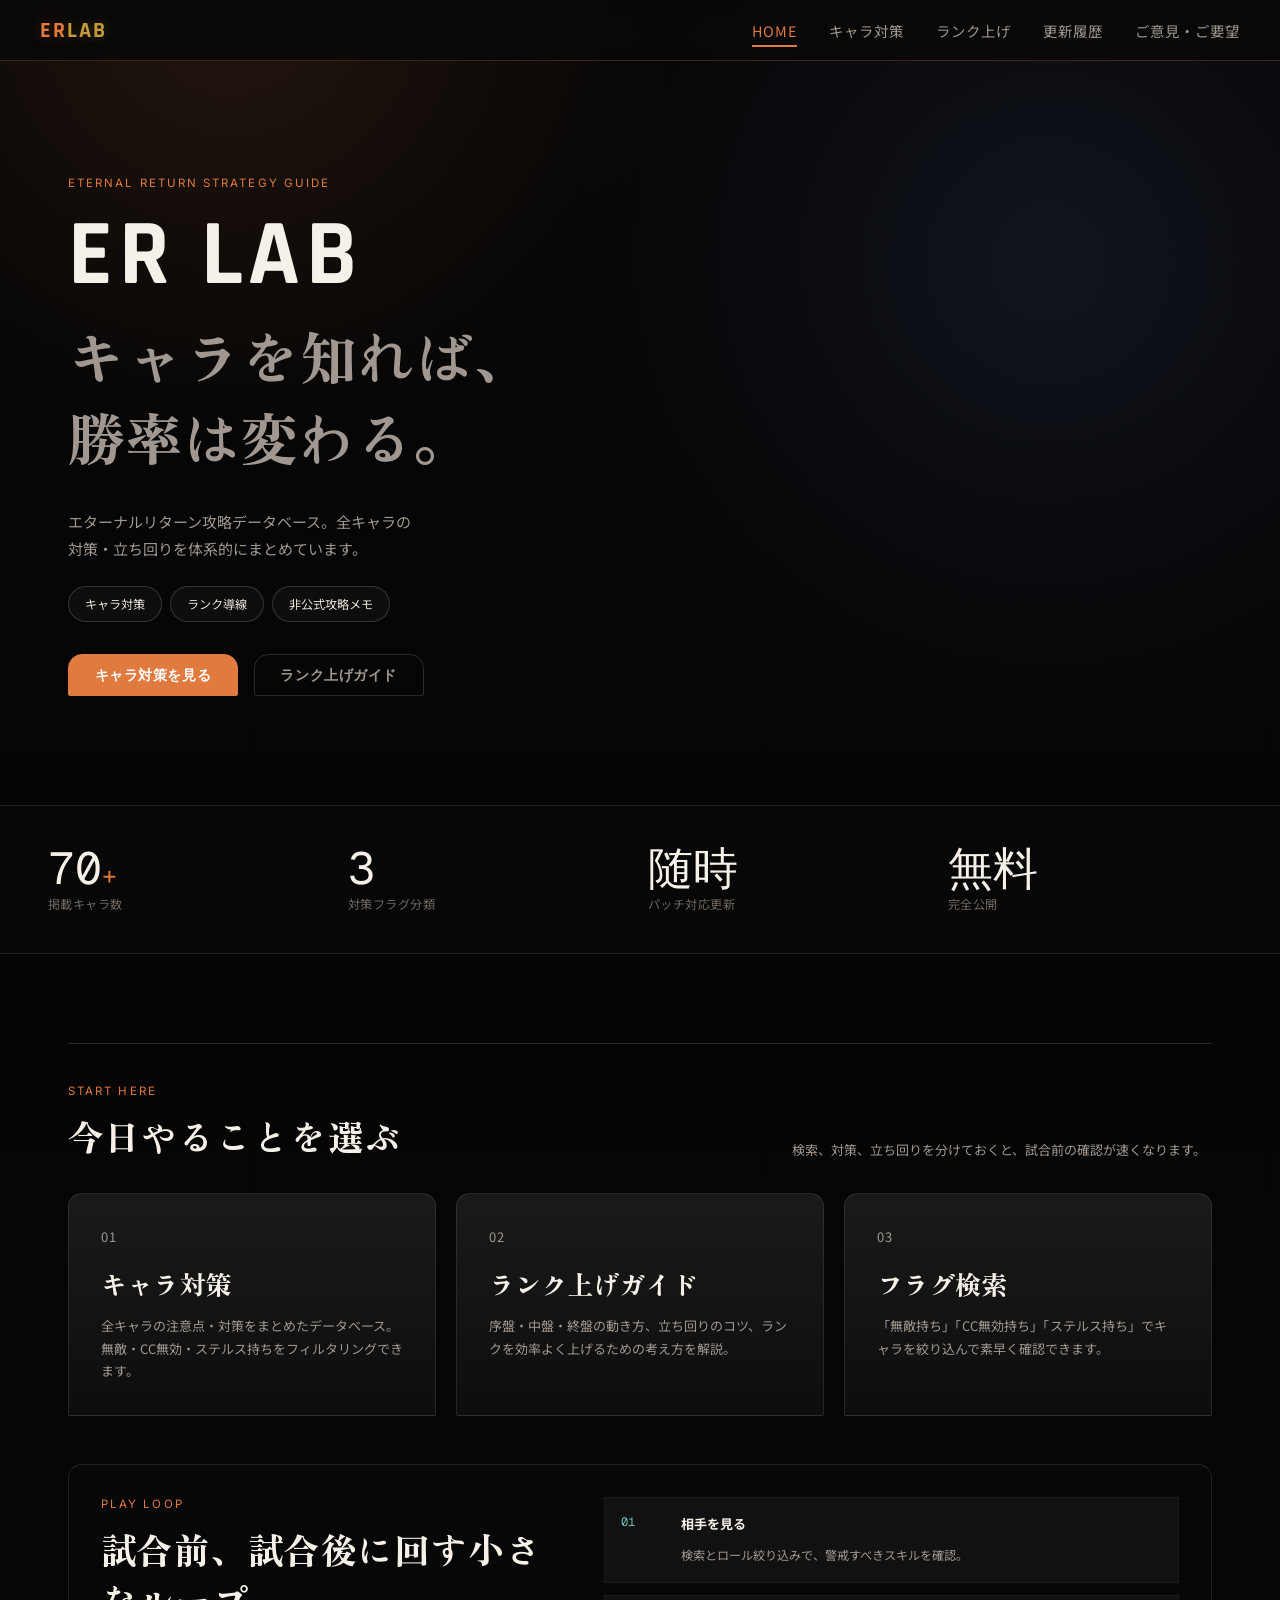
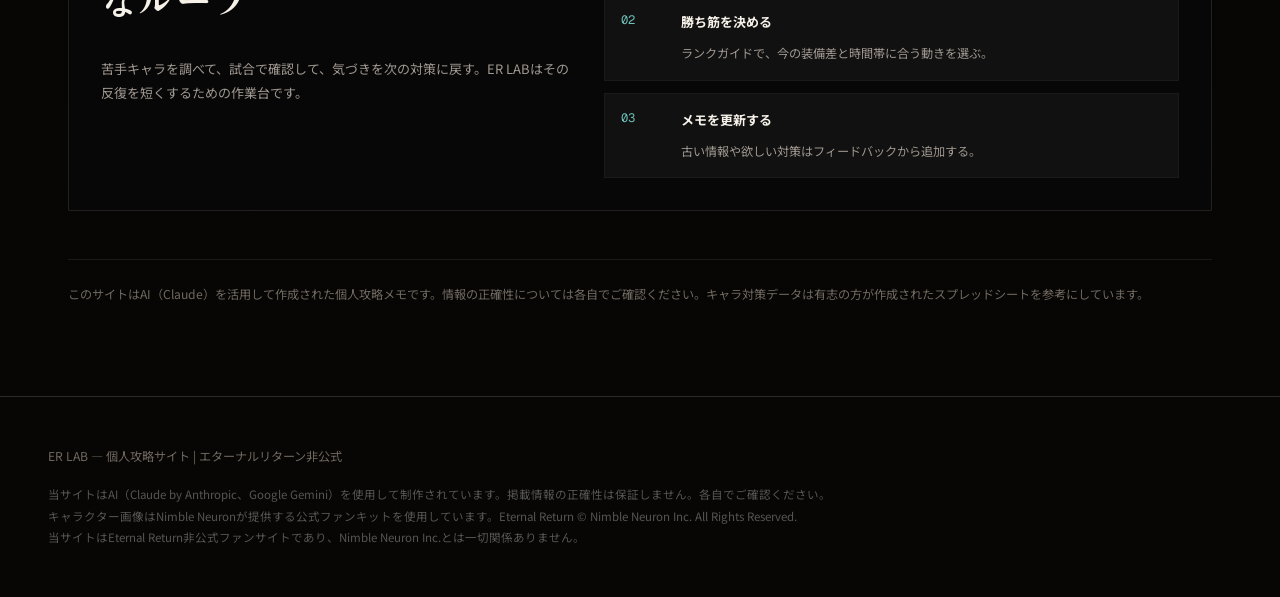
==== commit b9650174: "Update ER LAB site UI and route viewer" ====
--- a/index.html
+++ b/index.html
@@ -34,52 +34,16 @@
         <span class="hero-title-en">ER LAB</span>
         <span class="hero-title-jp">キャラを知れば、<br>勝率は変わる。</span>
       </h1>
-      <p class="hero-lead">エターナルリターン攻略データベース。全キャラの対策・ランク帯ごとの立ち回りを体系的にまとめています。</p>
+      <p class="hero-lead">エターナルリターン攻略データベース。全キャラの対策・立ち回りを体系的にまとめています。</p>
+      <div class="hero-points" aria-label="ER LABの特徴">
+        <span>キャラ対策</span>
+        <span>ランク導線</span>
+        <span>非公式攻略メモ</span>
+      </div>
       <div class="hero-cta">
         <a href="characters.html" class="btn btn-primary">キャラ対策を見る</a>
         <a href="rank-guide.html" class="btn btn-secondary">ランク上げガイド</a>
       </div>
-    </div>
-    <div class="hero-viz">
-      <p class="viz-label">現在のランク分布</p>
-      <div class="rank-stack">
-        <div class="rank-bar" data-rank="meteor">
-          <span class="rank-name">Meteor</span>
-          <div class="rank-bar-fill" style="width:3%"></div>
-          <span class="rank-pct">3%</span>
-        </div>
-        <div class="rank-bar" data-rank="diamond">
-          <span class="rank-name">Diamond</span>
-          <div class="rank-bar-fill" style="width:8%"></div>
-          <span class="rank-pct">8%</span>
-        </div>
-        <div class="rank-bar" data-rank="platinum">
-          <span class="rank-name">Platinum</span>
-          <div class="rank-bar-fill" style="width:18%"></div>
-          <span class="rank-pct">18%</span>
-        </div>
-        <div class="rank-bar" data-rank="gold">
-          <span class="rank-name">Gold</span>
-          <div class="rank-bar-fill" style="width:28%"></div>
-          <span class="rank-pct">28%</span>
-        </div>
-        <div class="rank-bar" data-rank="silver">
-          <span class="rank-name">Silver</span>
-          <div class="rank-bar-fill" style="width:24%"></div>
-          <span class="rank-pct">24%</span>
-        </div>
-        <div class="rank-bar" data-rank="bronze">
-          <span class="rank-name">Bronze</span>
-          <div class="rank-bar-fill" style="width:12%"></div>
-          <span class="rank-pct">12%</span>
-        </div>
-        <div class="rank-bar" data-rank="iron">
-          <span class="rank-name">Iron</span>
-          <div class="rank-bar-fill" style="width:7%"></div>
-          <span class="rank-pct">7%</span>
-        </div>
-      </div>
-      <p class="viz-note">上位ランクほど対策の差が勝敗を分ける</p>
     </div>
   </div>
 </div>
@@ -107,7 +71,13 @@
 
 <main>
   <div class="section-rule"></div>
-  <h2 class="section-title">コンテンツ</h2>
+  <div class="section-heading-row">
+    <div>
+      <p class="page-eyebrow">START HERE</p>
+      <h2 class="section-title">今日やることを選ぶ</h2>
+    </div>
+    <p class="section-copy">検索、対策、立ち回りを分けておくと、試合前の確認が速くなります。</p>
+  </div>
   <div class="cards-grid">
     <a href="characters.html" class="card">
       <p class="card-num">01</p>
@@ -126,6 +96,31 @@
     </a>
   </div>
 
+  <section class="workflow-band" aria-label="ER LABの使い方">
+    <div class="workflow-copy">
+      <p class="page-eyebrow">PLAY LOOP</p>
+      <h2 class="section-title">試合前、試合後に回す小さなループ</h2>
+      <p>苦手キャラを調べて、試合で確認して、気づきを次の対策に戻す。ER LABはその反復を短くするための作業台です。</p>
+    </div>
+    <div class="workflow-steps">
+      <div class="workflow-step">
+        <span class="step-index">01</span>
+        <strong>相手を見る</strong>
+        <p>検索とロール絞り込みで、警戒すべきスキルを確認。</p>
+      </div>
+      <div class="workflow-step">
+        <span class="step-index">02</span>
+        <strong>勝ち筋を決める</strong>
+        <p>ランクガイドで、今の装備差と時間帯に合う動きを選ぶ。</p>
+      </div>
+      <div class="workflow-step">
+        <span class="step-index">03</span>
+        <strong>メモを更新する</strong>
+        <p>古い情報や欲しい対策はフィードバックから追加する。</p>
+      </div>
+    </div>
+  </section>
+
   <div class="site-note">
     このサイトはAI（Claude）を活用して作成された個人攻略メモです。情報の正確性については各自でご確認ください。キャラ対策データは有志の方が作成されたスプレッドシートを参考にしています。
   </div>
--- a/css/style.css
+++ b/css/style.css
@@ -114,7 +114,10 @@
 }
 
 body {
-  background-color: var(--bg-primary);
+  background:
+    radial-gradient(circle at 18% 0%, rgba(224,122,62,0.13), transparent 28rem),
+    radial-gradient(circle at 82% 12%, rgba(91,124,196,0.12), transparent 30rem),
+    linear-gradient(180deg, #060606 0%, var(--bg-primary) 42%, #070604 100%);
   color: var(--text-primary);
   font-family: 'Noto Sans JP', sans-serif;
   min-height: 100vh;
@@ -127,8 +130,8 @@
   position: sticky;
   top: 0;
   z-index: 100;
-  background: rgba(8, 8, 8, 0.97);
-  border-bottom: 1px solid #2a1a0a;
+  background: rgba(8, 8, 8, 0.88);
+  border-bottom: 1px solid rgba(224,122,62,0.24);
   backdrop-filter: blur(10px);
   padding: 0 2rem;
 }
@@ -193,13 +196,11 @@
   padding: var(--section-hero) var(--container-px) var(--section-xl);
   max-width: var(--container-max);
   margin: 0 auto;
+  position: relative;
 }
 
 .hero-inner {
-  display: grid;
-  grid-template-columns: 1fr 420px;
-  gap: 4rem;
-  align-items: center;
+  max-width: 760px;
 }
 
 /* --- copy side --- */
@@ -246,85 +247,35 @@
   margin-bottom: var(--s-10);
 }
 
+.hero-points {
+  display: flex;
+  flex-wrap: wrap;
+  gap: var(--s-2);
+  margin: calc(-1 * var(--s-4)) 0 var(--s-8);
+}
+
+.hero-points span {
+  border: 1px solid rgba(160,152,144,0.28);
+  border-radius: var(--r-pill);
+  color: var(--ash-100);
+  background: rgba(20,20,20,0.62);
+  font-family: var(--font-jp);
+  font-size: var(--text-meta);
+  padding: var(--s-2) var(--s-4);
+}
+
 .hero-cta {
   display: flex;
   gap: var(--s-4);
   flex-wrap: wrap;
 }
 
-/* --- viz side --- */
-.hero-viz {
-  background: var(--bg-card);
-  border: 1px solid var(--border);
-  border-radius: var(--r-stratum);
-  padding: var(--s-8);
-}
-
-.viz-label {
-  font-family: var(--font-sans);
-  font-size: var(--text-eyebrow);
-  letter-spacing: 0.12em;
-  color: var(--text-muted);
-  text-transform: uppercase;
-  margin-bottom: var(--s-6);
-}
-
-.rank-stack {
-  display: flex;
-  flex-direction: column;
-  gap: var(--s-2);
-  margin-bottom: var(--s-5);
-}
-
-.rank-bar {
-  display: grid;
-  grid-template-columns: 72px 1fr 36px;
-  align-items: center;
-  gap: var(--s-3);
-}
-
-.rank-name {
-  font-family: var(--font-mono);
-  font-size: var(--text-meta);
-  color: var(--text-secondary);
-}
-
-.rank-bar-fill {
-  height: 10px;
-  border-radius: 2px;
-  min-width: 4px;
-  transition: width var(--dur-norm) var(--ease-stratum);
-}
-
-.rank-bar[data-rank="meteor"]   .rank-bar-fill { background: var(--rank-meteor); }
-.rank-bar[data-rank="diamond"]  .rank-bar-fill { background: var(--rank-diamond); }
-.rank-bar[data-rank="platinum"] .rank-bar-fill { background: var(--rank-platinum); }
-.rank-bar[data-rank="gold"]     .rank-bar-fill { background: var(--rank-gold); }
-.rank-bar[data-rank="silver"]   .rank-bar-fill { background: var(--rank-silver); }
-.rank-bar[data-rank="bronze"]   .rank-bar-fill { background: var(--rank-bronze); }
-.rank-bar[data-rank="iron"]     .rank-bar-fill { background: var(--rank-iron); }
-
-.rank-pct {
-  font-family: var(--font-mono);
-  font-size: var(--text-meta);
-  color: var(--text-muted);
-  text-align: right;
-}
-
-.viz-note {
-  font-family: var(--font-jp);
-  font-size: var(--text-meta);
-  color: var(--text-muted);
-  line-height: 1.6;
-  border-top: 1px solid var(--border-subtle);
-  padding-top: var(--s-4);
-}
-
 /* ===== DATA STRIP ===== */
 .data-strip {
-  border-top: 1px solid var(--border);
-  border-bottom: 1px solid var(--border);
+  border-top: 1px solid rgba(160,152,144,0.18);
+  border-bottom: 1px solid rgba(160,152,144,0.18);
   padding: var(--s-6) var(--container-px);
+  background: rgba(10,10,10,0.55);
 }
 
 .data-strip-inner {
@@ -377,6 +328,13 @@
   border: 1px solid transparent;
 }
 
+.btn:focus-visible,
+.nav-links a:focus-visible,
+.card:focus-visible {
+  outline: 2px solid var(--rank-platinum);
+  outline-offset: 4px;
+}
+
 .btn-primary {
   background: var(--ember-500);
   color: #fff;
@@ -423,20 +381,91 @@
   margin-bottom: var(--s-12);
 }
 
+.section-heading-row {
+  display: grid;
+  grid-template-columns: minmax(0, 1fr) minmax(260px, 420px);
+  gap: var(--s-8);
+  align-items: end;
+  margin-bottom: var(--s-8);
+}
+
+.section-heading-row .section-title {
+  margin-bottom: 0;
+}
+
+.section-copy {
+  color: var(--text-secondary);
+  line-height: 1.8;
+  font-size: var(--text-body-sm);
+}
+
 .card {
-  background: var(--bg-card);
-  border: 1px solid var(--border);
+  background: linear-gradient(180deg, rgba(30,30,30,0.86), rgba(14,14,14,0.96));
+  border: 1px solid rgba(160,152,144,0.18);
   border-radius: var(--r-stratum);
   padding: var(--s-8);
   text-decoration: none;
   color: inherit;
   transition: border-color var(--dur-fast) var(--ease-out),
-              background var(--dur-fast) var(--ease-out);
+              background var(--dur-fast) var(--ease-out),
+              transform var(--dur-fast) var(--ease-out);
 }
 
 .card:hover {
   border-color: var(--ember-600);
   background: var(--bg-raised);
+  transform: translateY(-2px);
+}
+
+.workflow-band {
+  display: grid;
+  grid-template-columns: minmax(0, 0.9fr) minmax(320px, 1.1fr);
+  gap: var(--s-8);
+  align-items: start;
+  border: 1px solid rgba(160,152,144,0.18);
+  border-radius: var(--r-stratum);
+  padding: var(--s-8);
+  margin-bottom: var(--s-12);
+  background: rgba(10,10,10,0.68);
+}
+
+.workflow-copy p:last-child {
+  color: var(--text-secondary);
+  line-height: 1.85;
+  font-size: var(--text-body-sm);
+}
+
+.workflow-steps {
+  display: grid;
+  gap: var(--s-3);
+}
+
+.workflow-step {
+  display: grid;
+  grid-template-columns: 44px 1fr;
+  gap: var(--s-3) var(--s-4);
+  align-items: start;
+  padding: var(--s-4);
+  border: 1px solid var(--border-subtle);
+  background: rgba(20,20,20,0.82);
+}
+
+.workflow-step .step-index {
+  grid-row: span 2;
+  font-family: var(--font-mono);
+  color: var(--rank-platinum);
+  font-size: var(--text-meta);
+}
+
+.workflow-step strong {
+  color: var(--text);
+  font-size: var(--text-body-sm);
+}
+
+.workflow-step p {
+  color: var(--text-secondary);
+  line-height: 1.7;
+  font-size: var(--text-meta);
 }
 
 .card-num {
@@ -809,6 +838,85 @@
   color: var(--text-muted);
 }
 
+/* ===== TIP CARDS GRID (accordion) ===== */
+.tips-grid {
+  display: grid;
+  grid-template-columns: repeat(2, 1fr);
+  gap: var(--s-4);
+  margin-bottom: var(--s-10);
+  align-items: start;
+}
+
+.tip-card {
+  background: var(--bg-card);
+  border: 1px solid var(--border);
+  border-radius: var(--r-stratum);
+  overflow: hidden;
+}
+
+.tip-card-header {
+  display: flex;
+  align-items: center;
+  justify-content: space-between;
+  padding: var(--s-5) var(--s-6);
+  cursor: pointer;
+  user-select: none;
+  gap: var(--s-3);
+}
+
+.tip-card-header:hover {
+  background: var(--bg-raised);
+}
+
+.tip-card-title {
+  font-family: var(--font-headline-jp);
+  font-size: var(--text-h3);
+  font-weight: 400;
+  color: var(--text);
+  flex: 1;
+}
+
+.tip-card-chevron {
+  width: 18px;
+  height: 18px;
+  flex-shrink: 0;
+  color: var(--text-muted);
+  transition: transform 0.25s ease;
+}
+
+.tip-card.open .tip-card-chevron {
+  transform: rotate(180deg);
+}
+
+.tip-card-body {
+  display: grid;
+  grid-template-rows: 0fr;
+  transition: grid-template-rows 0.28s ease;
+}
+
+.tip-card.open .tip-card-body {
+  grid-template-rows: 1fr;
+}
+
+.tip-card-inner {
+  overflow: hidden;
+}
+
+.tip-card .tip-list {
+  padding: 0 var(--s-6) var(--s-5);
+  border-top: 1px solid var(--border-subtle);
+}
+
+.tip-card .tip-list li:last-child {
+  border-bottom: none;
+}
+
+@media (max-width: 680px) {
+  .tips-grid {
+    grid-template-columns: 1fr;
+  }
+}
+
 /* ===== WOLF FARM SECTION ===== */
 .wolf-grid {
   display: grid;
@@ -859,6 +967,133 @@
   color: var(--text-muted);
 }
 
+.lightbox-overlay {
+  display: none;
+  position: fixed;
+  inset: 0;
+  z-index: 1000;
+  align-items: center;
+  justify-content: center;
+  flex-direction: column;
+  gap: var(--s-3);
+  overflow: hidden;
+  background: rgba(0, 0, 0, 0.9);
+}
+
+.lightbox-overlay.is-open {
+  display: flex;
+}
+
+.lightbox-controls {
+  position: absolute;
+  top: max(16px, env(safe-area-inset-top));
+  right: max(16px, env(safe-area-inset-right));
+  z-index: 10;
+  display: flex;
+  gap: var(--s-2);
+  align-items: center;
+}
+
+.lightbox-btn {
+  min-width: 44px;
+  height: 44px;
+  border: 1px solid var(--border);
+  border-radius: var(--radius-sm);
+  background: var(--bg-raised);
+  color: var(--text);
+  font-family: var(--font-mono);
+  font-size: 1rem;
+  cursor: pointer;
+  display: inline-flex;
+  align-items: center;
+  justify-content: center;
+  touch-action: manipulation;
+}
+
+.lightbox-btn:focus-visible,
+.lightbox-bottom-close:focus-visible {
+  outline: 2px solid var(--rank-platinum);
+  outline-offset: 3px;
+}
+
+.lightbox-fit {
+  font-size: 0.68rem;
+  letter-spacing: 0.04em;
+}
+
+.lightbox-close {
+  min-width: 88px;
+  border-color: #f87171;
+  color: #fecaca;
+  font-family: var(--font-jp);
+  font-size: 0.86rem;
+}
+
+.lightbox-hint {
+  position: absolute;
+  bottom: 56px;
+  left: 50%;
+  transform: translateX(-50%);
+  color: var(--text-muted);
+  font-family: var(--font-jp);
+  font-size: 0.72rem;
+  white-space: nowrap;
+  pointer-events: none;
+}
+
+.lightbox-viewport {
+  width: 100%;
+  height: 100%;
+  overflow: hidden;
+  display: flex;
+  align-items: center;
+  justify-content: center;
+  cursor: grab;
+}
+
+.lightbox-img {
+  max-width: 92vw;
+  max-height: 82vh;
+  object-fit: contain;
+  border: 1px solid var(--border);
+  border-radius: var(--radius-sm);
+  transform-origin: center;
+  user-select: none;
+  transition: transform 0.1s ease;
+}
+
+.lightbox-label {
+  position: absolute;
+  bottom: 16px;
+  left: 50%;
+  transform: translateX(-50%);
+  color: var(--text-secondary);
+  font-family: var(--font-jp);
+  font-size: 0.85rem;
+  white-space: nowrap;
+}
+
+.lightbox-bottom-close {
+  display: none;
+}
+
+.season-note {
+  margin: 0 0 var(--s-4);
+  padding: var(--s-3) var(--s-4);
+  border: 1px solid rgba(79, 209, 197, 0.28);
+  border-radius: var(--radius-sm);
+  background: rgba(79, 209, 197, 0.08);
+  color: var(--text);
+  font-size: var(--text-small);
+  line-height: 1.8;
+}
+
+.form-actions {
+  display: flex;
+  justify-content: center;
+  margin-top: var(--s-5);
+}
+
 @media (max-width: 900px) {
   .wolf-grid {
     grid-template-columns: repeat(2, 1fr);
@@ -875,6 +1110,62 @@
   .wolf-card img {
     height: auto;
     max-height: 260px;
+  }
+
+  .lightbox-controls {
+    left: max(12px, env(safe-area-inset-left));
+    right: max(12px, env(safe-area-inset-right));
+    justify-content: space-between;
+  }
+
+  .lightbox-btn {
+    min-width: 42px;
+    height: 42px;
+  }
+
+  .lightbox-close {
+    min-width: 76px;
+  }
+
+  .lightbox-img {
+    max-width: 94vw;
+    max-height: 72vh;
+  }
+
+  .lightbox-hint {
+    bottom: 76px;
+    width: calc(100vw - 24px);
+    text-align: center;
+    white-space: normal;
+    line-height: 1.6;
+  }
+
+  .lightbox-label {
+    bottom: 48px;
+    width: calc(100vw - 24px);
+    text-align: center;
+    white-space: normal;
+    line-height: 1.5;
+  }
+
+  .lightbox-bottom-close {
+    display: inline-flex;
+    position: absolute;
+    left: 50%;
+    bottom: max(10px, env(safe-area-inset-bottom));
+    transform: translateX(-50%);
+    min-width: 120px;
+    height: 40px;
+    align-items: center;
+    justify-content: center;
+    border: 1px solid #f87171;
+    border-radius: var(--radius-sm);
+    background: var(--bg-raised);
+    color: #fecaca;
+    font-family: var(--font-jp);
+    font-size: 0.86rem;
+    cursor: pointer;
+    touch-action: manipulation;
   }
 }
 
@@ -1130,21 +1421,37 @@
 
 /* ===== RESPONSIVE ===== */
 @media (max-width: 900px) {
-  .hero-inner {
-    grid-template-columns: 1fr;
-  }
-  .hero-viz {
-    order: -1;
-  }
   .data-strip-inner {
     grid-template-columns: repeat(2, 1fr);
   }
 }
 
 @media (max-width: 768px) {
-  .nav-links { display: none; }
+  nav { padding: 0 var(--s-4); }
+  .nav-inner {
+    height: auto;
+    min-height: 60px;
+    align-items: flex-start;
+    flex-direction: column;
+    gap: var(--s-2);
+    padding: var(--s-3) 0;
+  }
+  .nav-links {
+    width: 100%;
+    display: flex;
+    gap: var(--s-4);
+    overflow-x: auto;
+    padding-bottom: var(--s-2);
+  }
+  .nav-links a {
+    white-space: nowrap;
+  }
   .char-grid { grid-template-columns: 1fr; }
   .data-strip-inner { grid-template-columns: repeat(2, 1fr); }
+  .section-heading-row,
+  .workflow-band {
+    grid-template-columns: 1fr;
+  }
 }
 
 @media (max-width: 480px) {
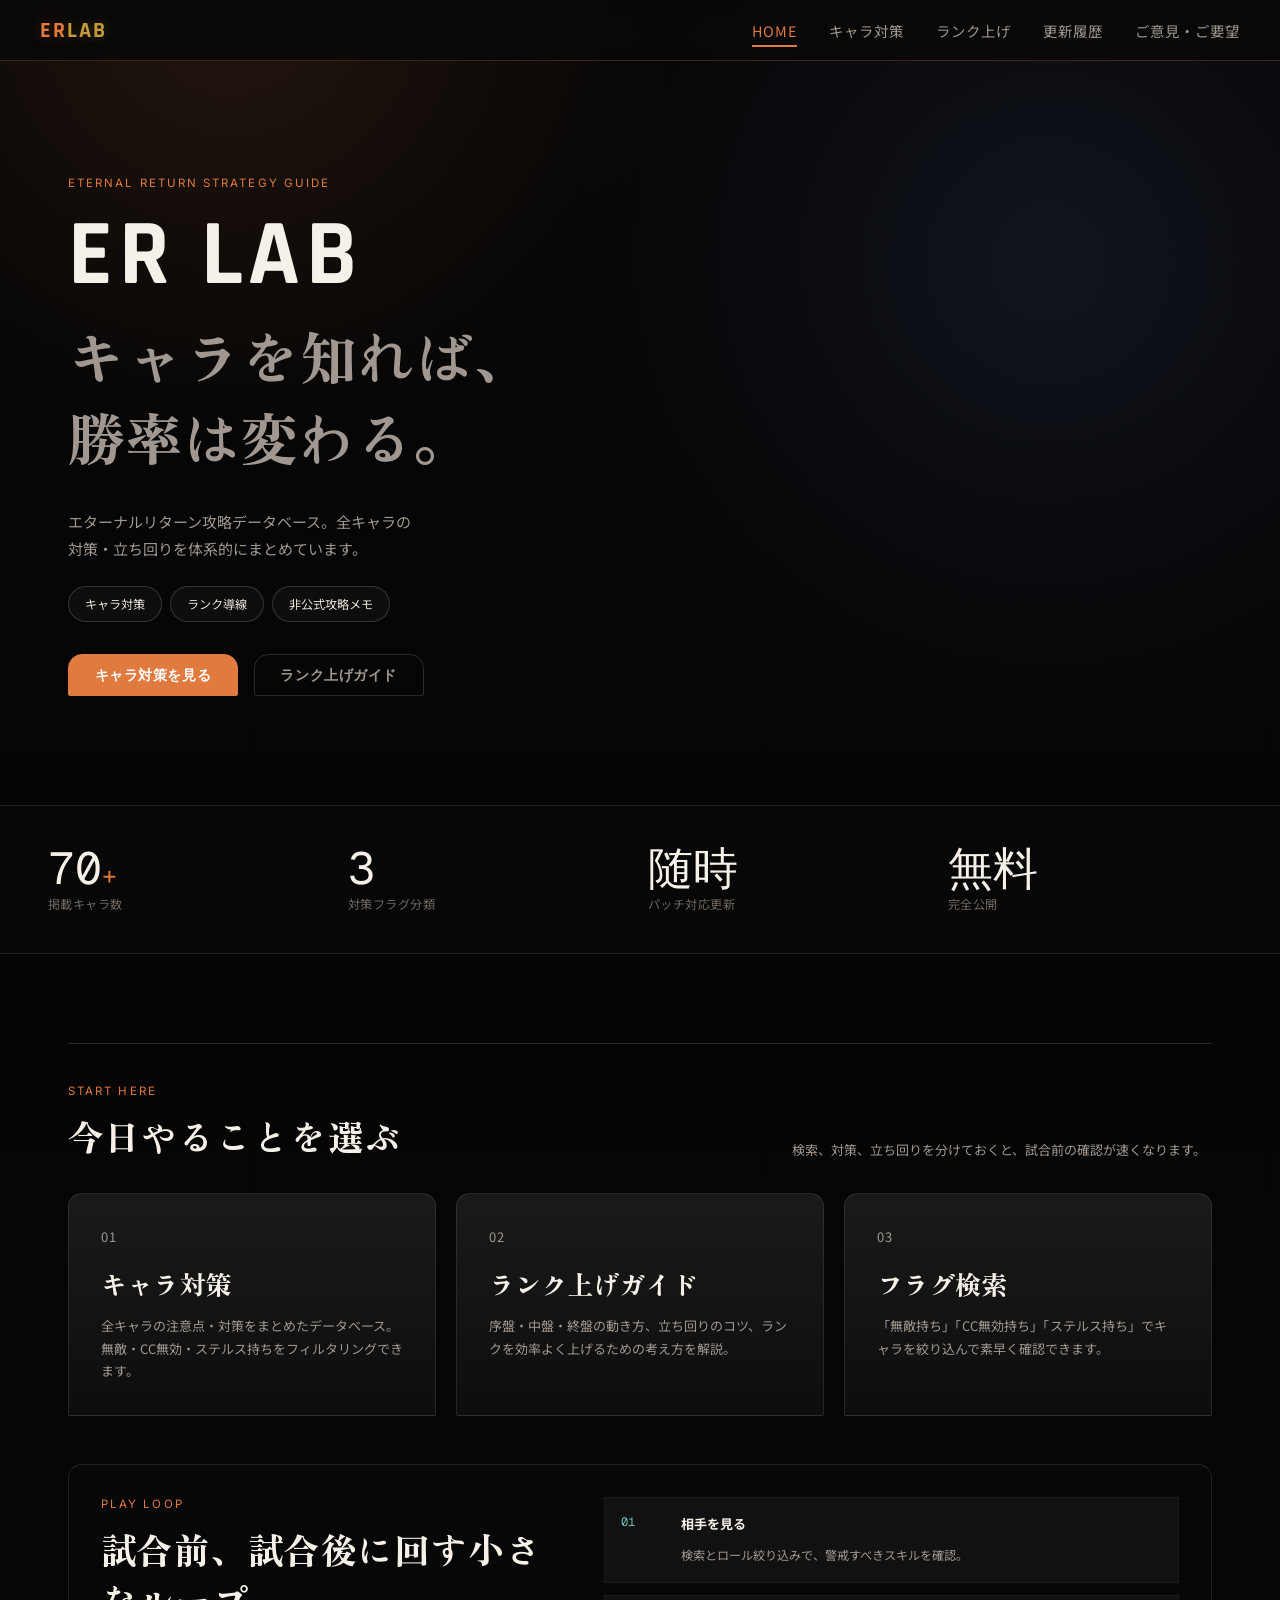
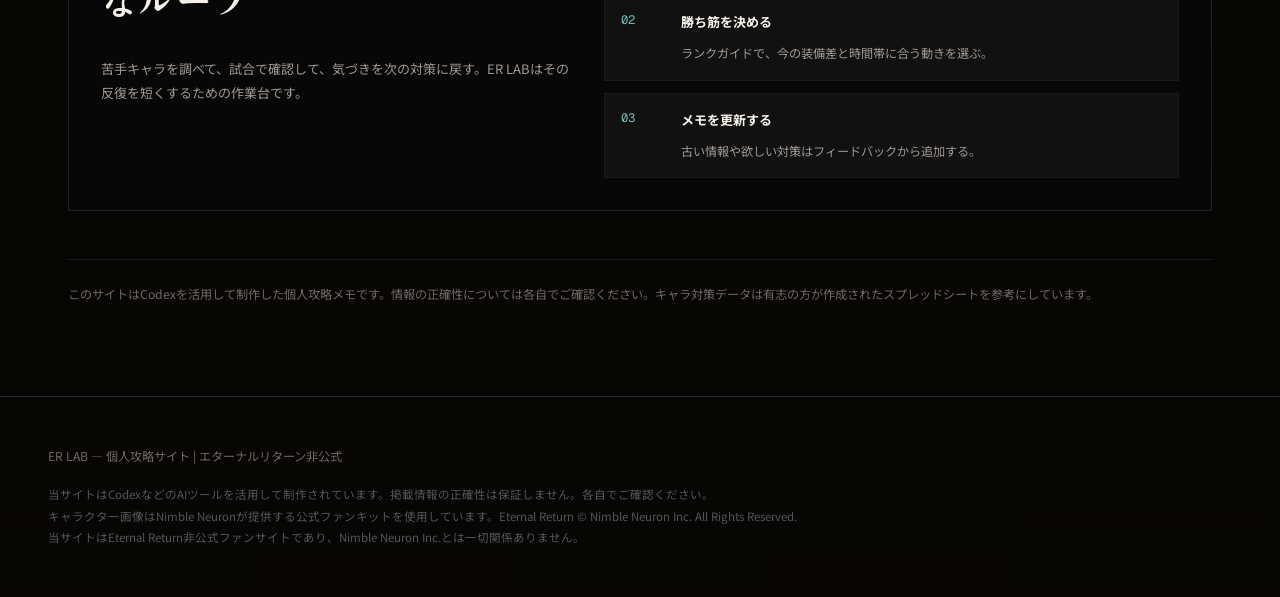
==== commit f6508071: "Update AI production note to Codex" ====
--- a/index.html
+++ b/index.html
@@ -122,14 +122,14 @@
   </section>
 
   <div class="site-note">
-    このサイトはAI（Claude）を活用して作成された個人攻略メモです。情報の正確性については各自でご確認ください。キャラ対策データは有志の方が作成されたスプレッドシートを参考にしています。
+    このサイトはCodexを活用して制作した個人攻略メモです。情報の正確性については各自でご確認ください。キャラ対策データは有志の方が作成されたスプレッドシートを参考にしています。
   </div>
 </main>
 
 <footer>
   ER LAB — 個人攻略サイト | エターナルリターン非公式<br>
   <small style="font-size:0.72rem; color:#555;">
-    当サイトはAI（Claude by Anthropic、Google Gemini）を使用して制作されています。掲載情報の正確性は保証しません。各自でご確認ください。<br>
+    当サイトはCodexなどのAIツールを活用して制作されています。掲載情報の正確性は保証しません。各自でご確認ください。<br>
     キャラクター画像はNimble Neuronが提供する公式ファンキットを使用しています。Eternal Return &copy; Nimble Neuron Inc. All Rights Reserved.<br>
     当サイトはEternal Return非公式ファンサイトであり、Nimble Neuron Inc.とは一切関係ありません。
   </small>
